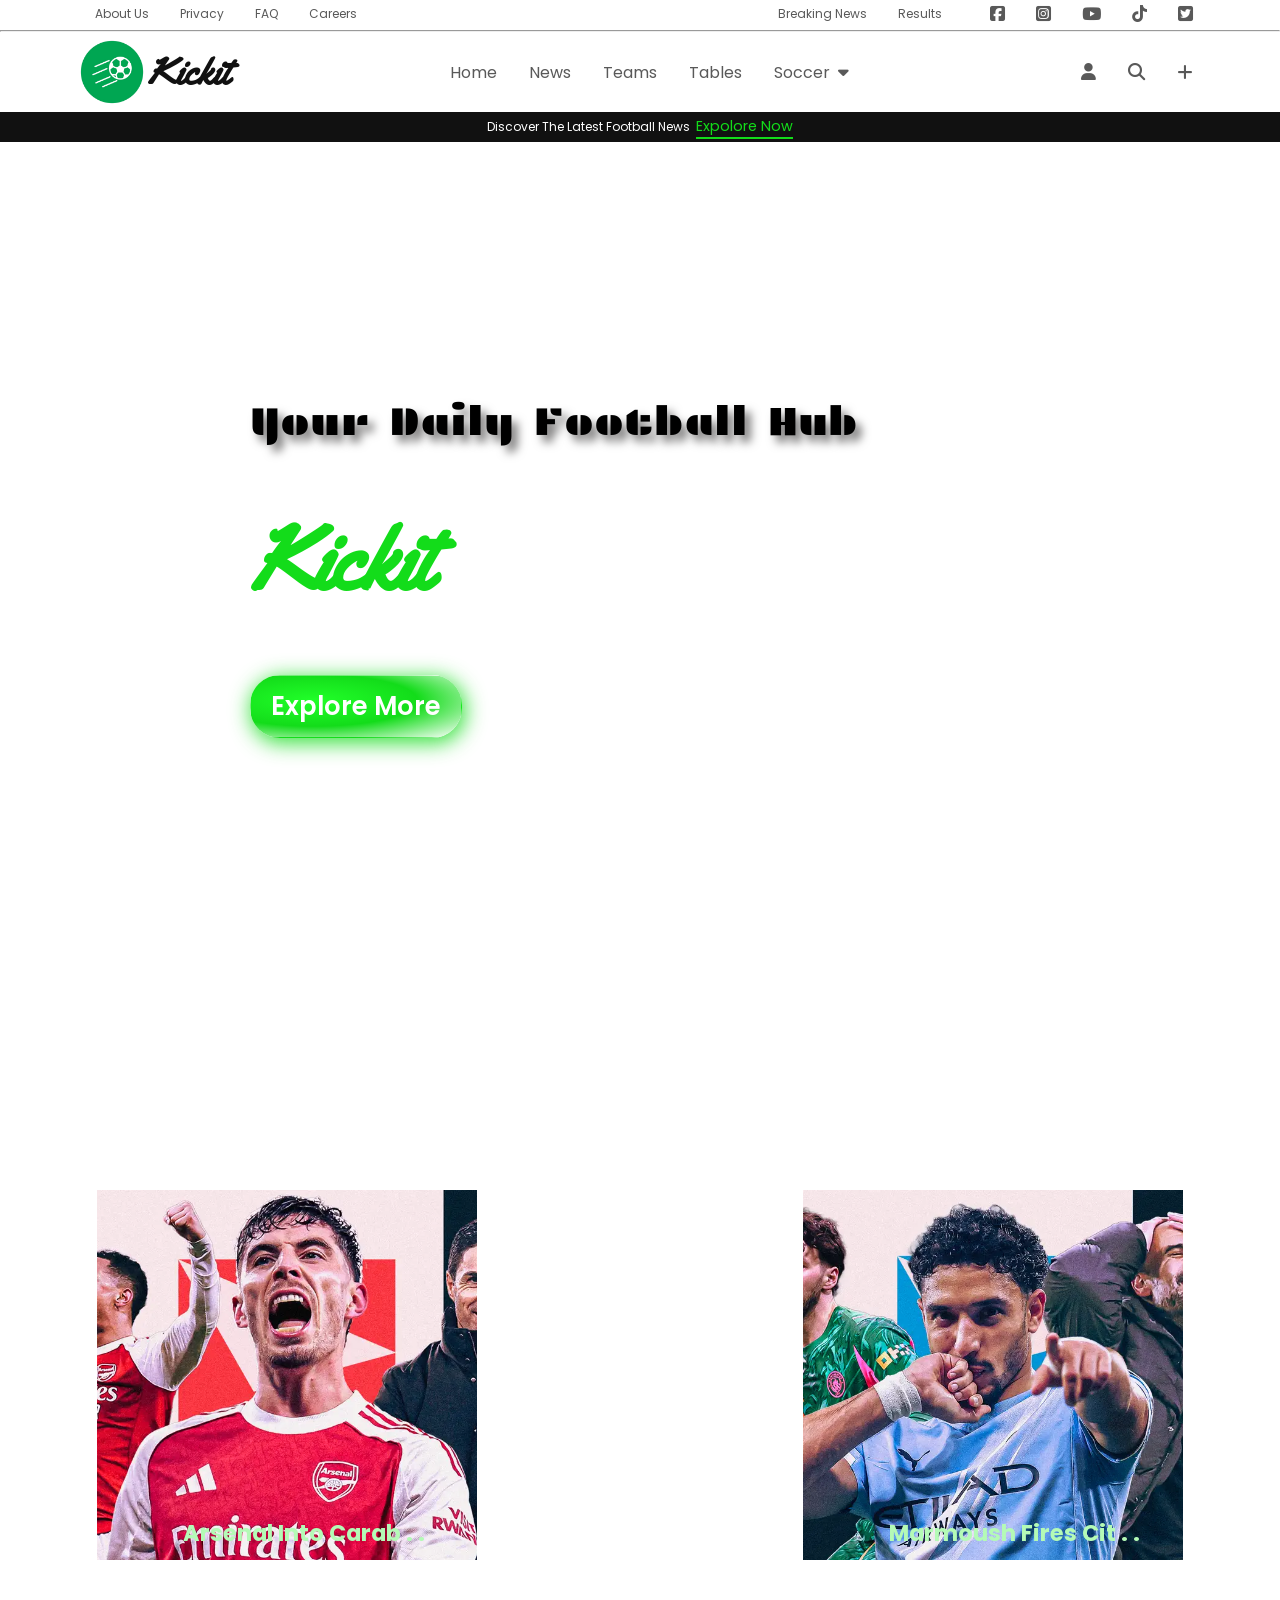
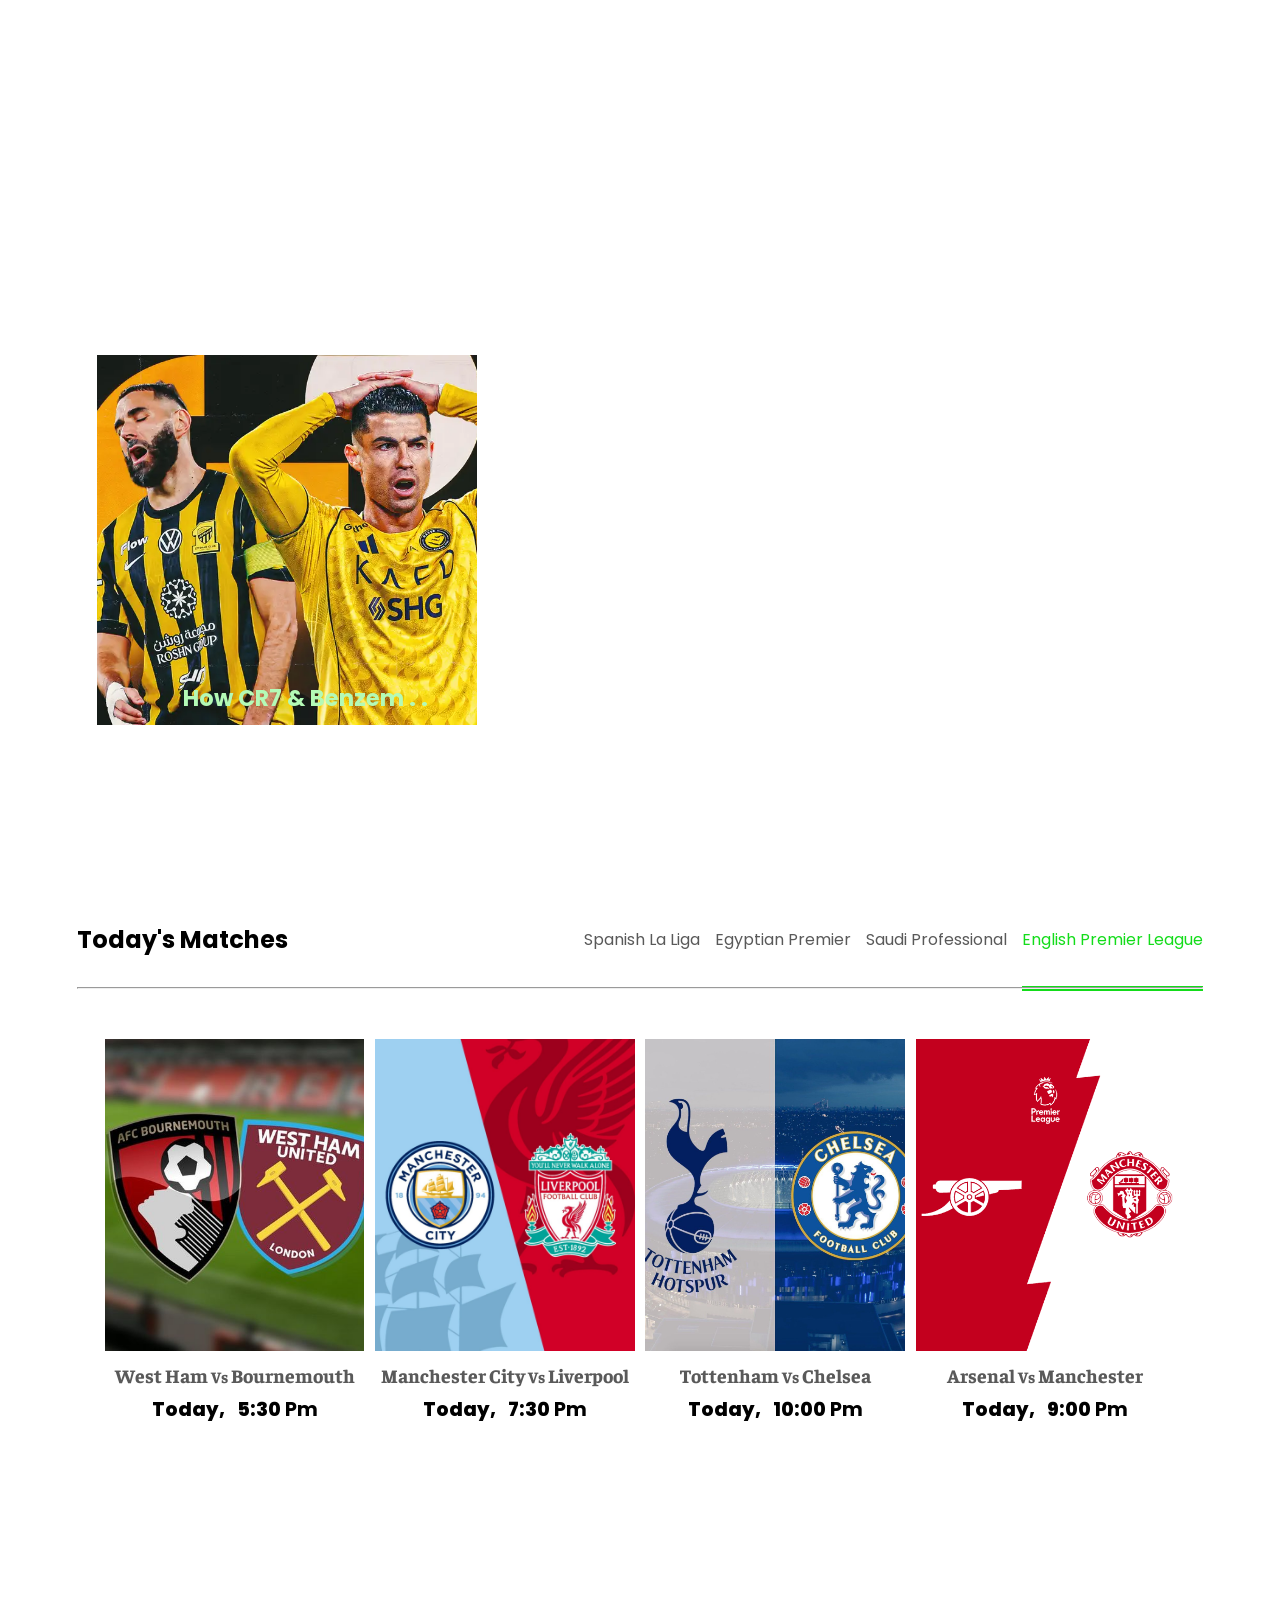
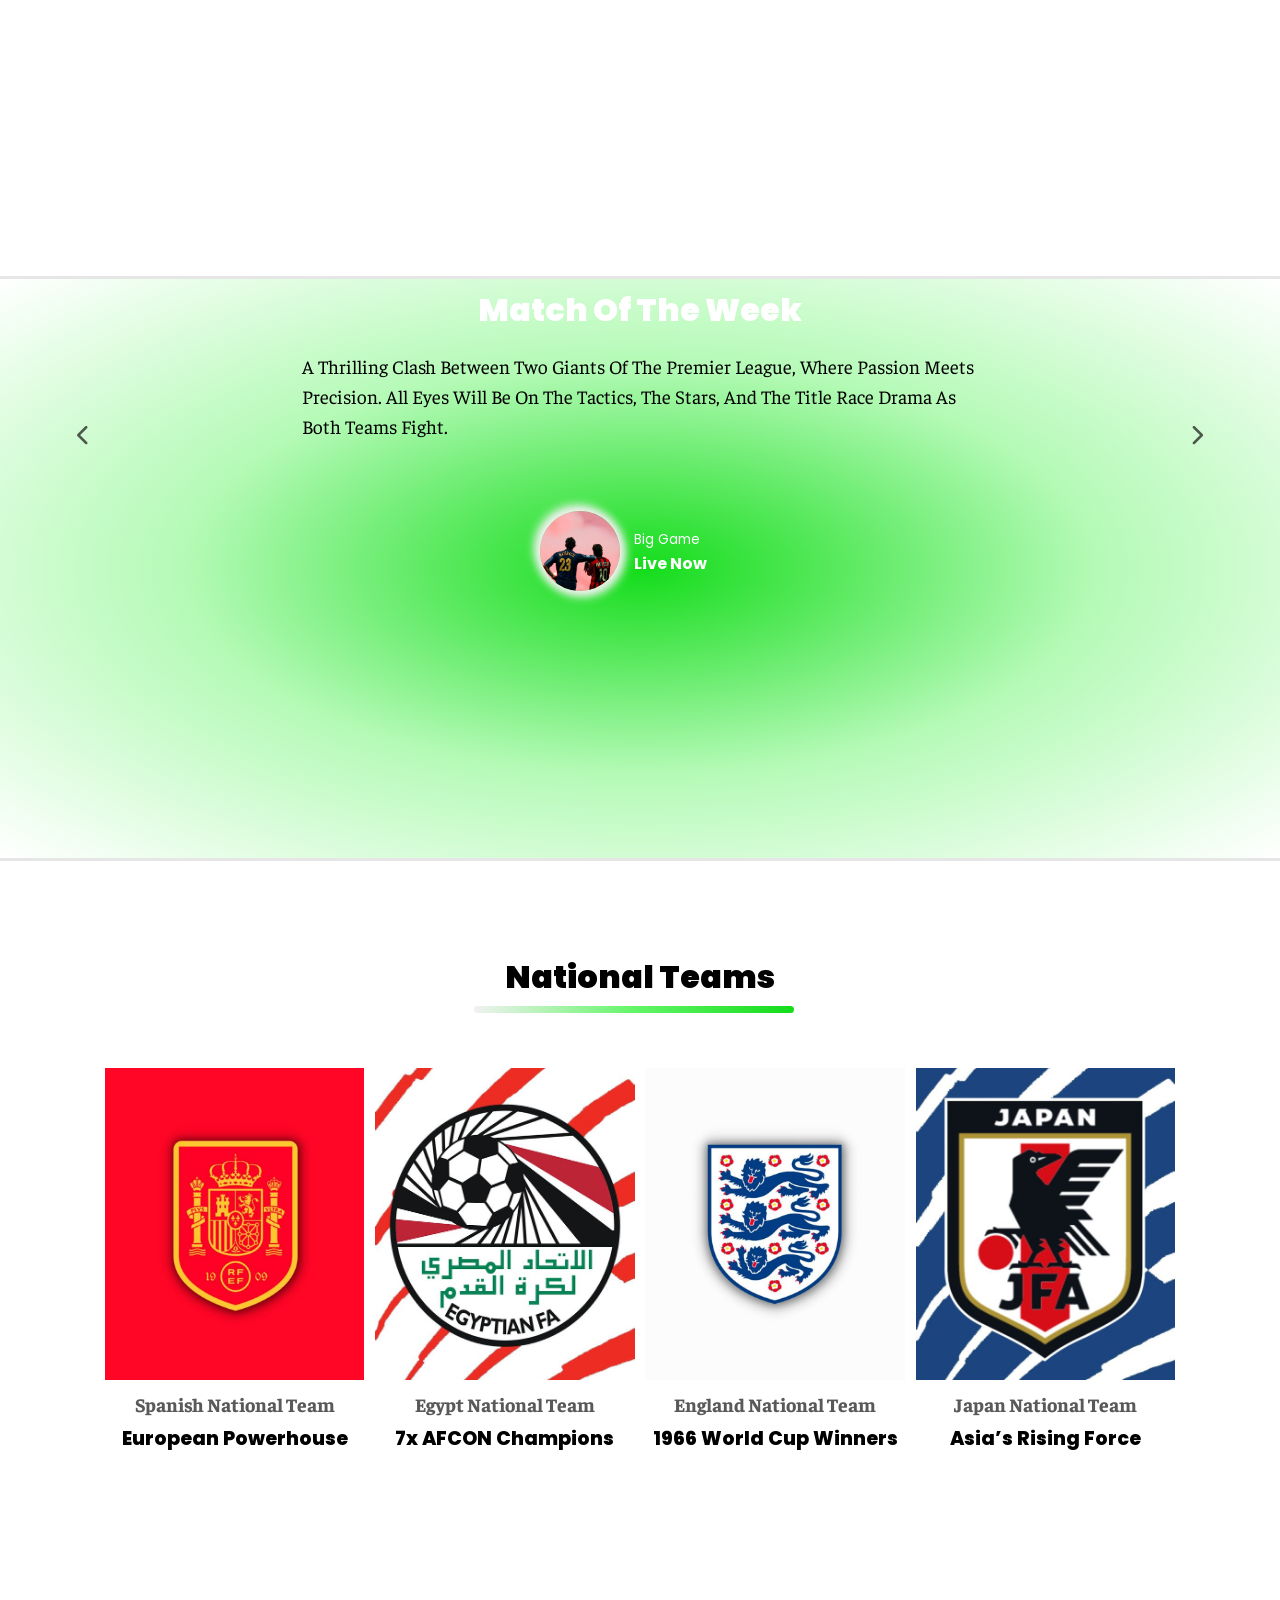
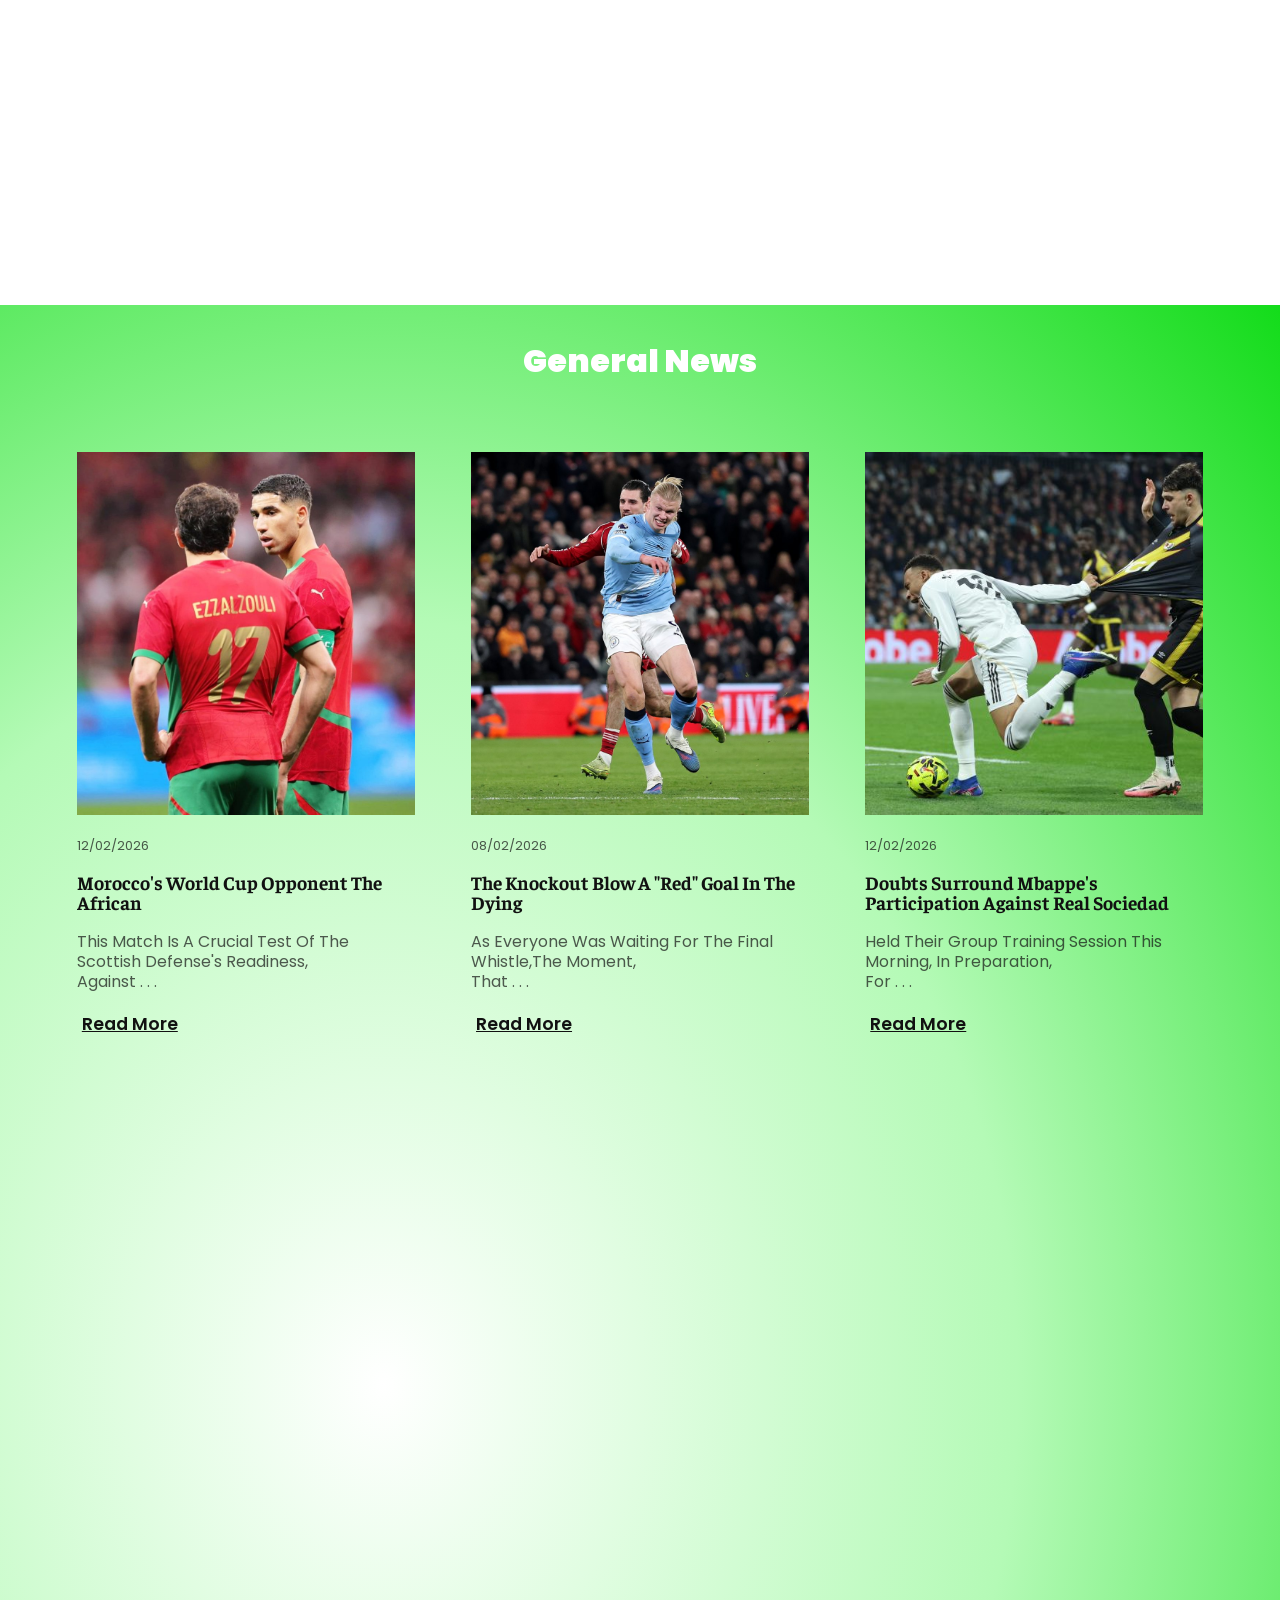
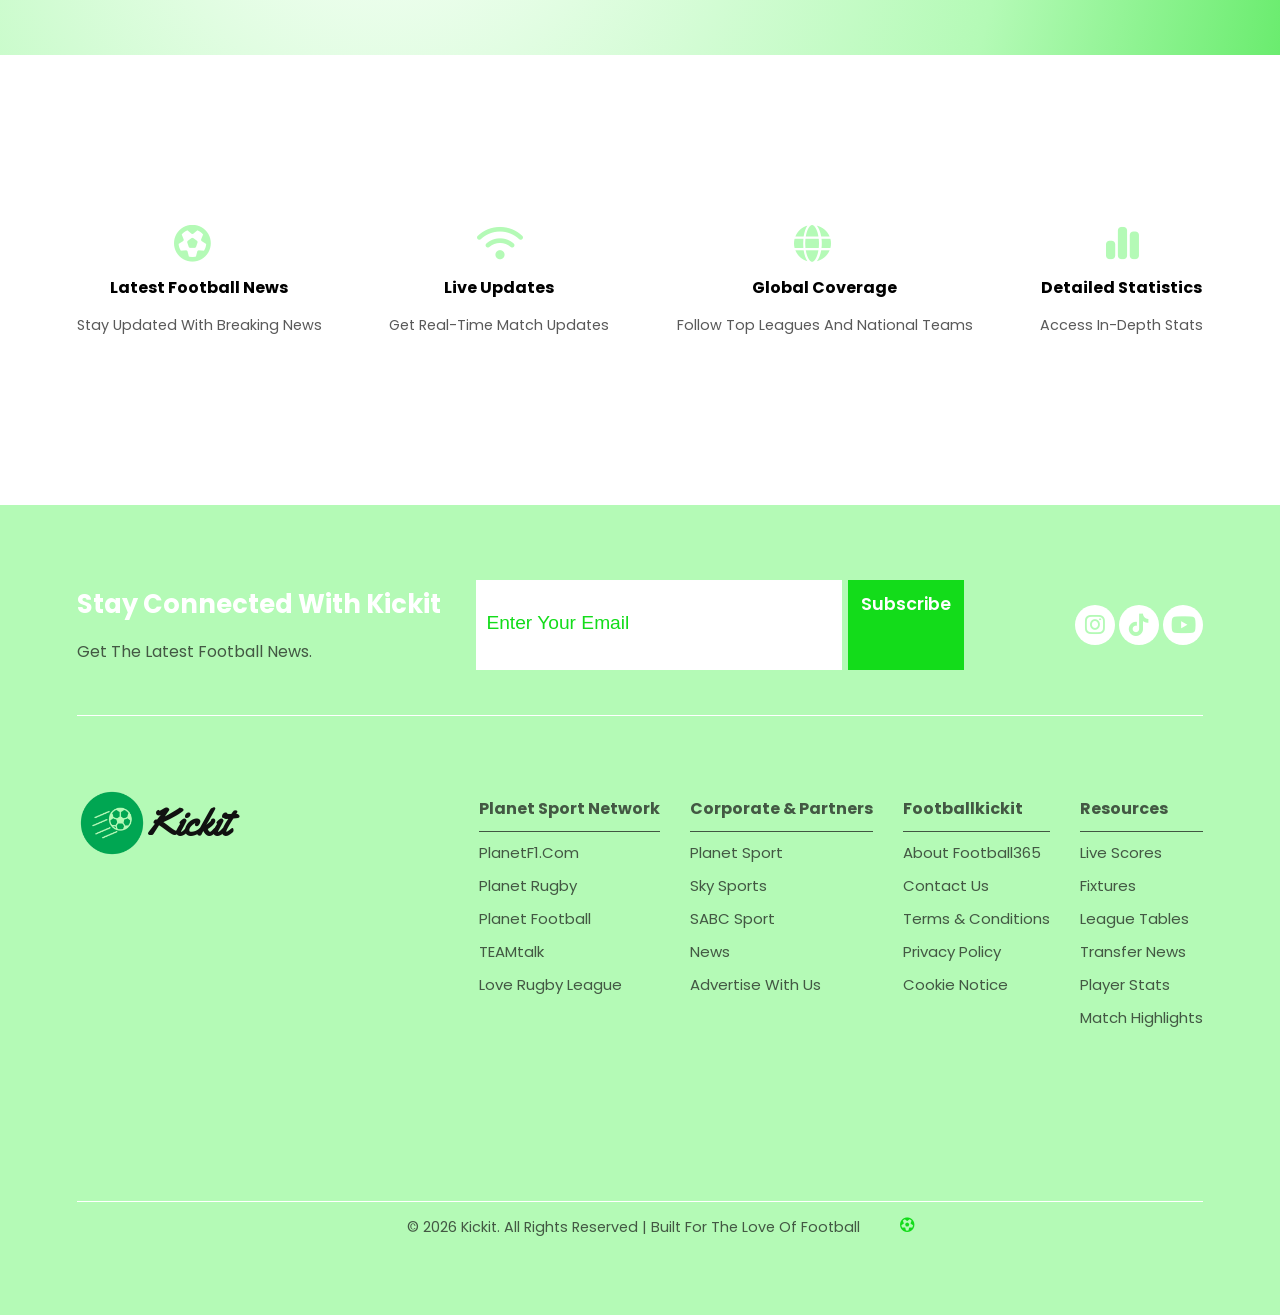
==== project two SEF/index.html @ 20c1c890 "create project" ====
<!DOCTYPE html>
<html lang="en">
<head>
    <meta charset="UTF-8">
    <meta name="viewport" content="width=device-width, initial-scale=1.0">
    <link rel="stylesheet" href="css/style.css">
    <link rel="stylesheet" href="css/all.css">
    <title>Kickit</title>
    <link rel="icon"  type="image/png" href="images/ball.png">
    <link href='https://unpkg.com/boxicons@2.1.4/css/boxicons.min.css' rel='stylesheet'>
    <link href='https://fonts.googleapis.com/css?family=Plaster' rel='stylesheet'>
    <link href='https://fonts.googleapis.com/css?family=Poppins' rel='stylesheet'>
    <link href='https://fonts.googleapis.com/css?family=Yellowtail' rel='stylesheet'>
    <link href='https://fonts.googleapis.com/css?family=Faustina' rel='stylesheet'>
</head>
<body>
    <!-- header section -->
<header>
    <div class="data-parent widt flex">
        <div class="data ">
            <a class="redcol" href="#">About Us</a>
            <a class="redcol" href="#">Privacy</a>
        <a class="redcol" href="#">FAQ</a>
        <a class="redcol" href="#">Careers</a>
        </div>
    <div class="data-container flex">
         <div class="data">
             <a class="redcol" href="#">breaking news</a>
             <a class="redcol" href="#">results</a>
            </div>
            <div class="data">
        <a class="redcol rotate redo" href="#"><i class="fa-brands fa-square-facebook"></i></a>
        <a class="redcol rotate redo" href="#"><i class="fa-brands fa-square-instagram"></i></a>
        <a class="redcol rotate redo" href="#"><i class="fa-brands fa-youtube"></i></a>
        <a class="redcol rotate redo" href="#"><i class="fa-brands fa-tiktok"></i></a>
        <a class="redcol rotate redo" href="#"><i class="fa-brands fa-square-twitter"></i></a>
    </div>
     </div> <!-- data-container -->
    </div> <!-- data-parent -->
    <hr>
    <div class="container-one container-data">
     <div class="container-data widt flex">
       <a href="#"><div class="logo flex"><img src="images/My Logo.png" width="70" height="70" alt="logo"><h3>Kickit</h3></div></a>
    <div class="options">
        <ul>
            <li><a class="redo option" href="#">home</a></li>
            <li><a class="redo option" href="#">news</a></li>
            <li><a class="redo option" href="#">teams</a></li>
            <li><a class="redo option" href="#">tables </a></li>
            <li class="menu"><a class="redo option" href="#">soccer &nbsp;<i class="fa-solid fa-caret-down"></i></a>
                <div class="drop-down">
            <ul >
               <li> <a class=" first" href="#">english footall</a></li>
               <li> <a class="nested-option redo" href="#">manshester city</a></li>
                <li><a class="nested-option redo" href="#">manshester united</a></li>
                <li><a class="nested-option redo" href="#">liverpoll</a></li>
               <li><a class=" nested-option redo" href="#">arsnel</a></li>
            </ul>
            <ul>
              <li><a class=" first" href="#">spanish footall</a></li>
                <li><a class="redo nested-option" href="#">real madrid</a></li>
                <li><a class="nested-option redo" href="#">barcelona</a></li>
                <li><a class="nested-option redo" href="#">Atlético de Madrid</a></li>
            </ul>
        </div>
        </li>
    </ul>
</div>
    <div class="icons">
        <a href="#" class="user redo"><i class="fa-solid fa-user"></i><span class="sign">sign</span></a>
        <a href="#" class="redo"><i class="fa-solid fa-magnifying-glass"></i></a>
        <a href="#" class="user redo"><i class="fa-solid fa-plus"></i></i><span class="sign">new</span></a>
    </div>
     </div>
    </div> <!-- container-one  -->
    <div class="line flex">
        <p class="head-line flex data-parent">Discover the latest football news &nbsp;<a href="#" class="space"> expolore now</a></p>
    </div>
    </header>
    <!--header-end-->
    <!--start-main-->
    <main >
        <div class="container-main">
        <video src="vidoes/WhatsApp Video 2026-01-31 at 3.04.14 PM.mp4" autoplay loop muted playsinline></video>
        <div class="over-lay flex">
        <div class="main-content ">
            <h2>Your daily football hub</h2>
            <h1>kickit</h1>
           <a href="#" class="btn redo">explore more</a>
        </div>
        </div>
        </div>
    </main>
     <!-- main end  -->
    <!-- start  section-one -->
<section>
    <div class="container-elements flex  widt">
        <div class="element">
            <img src="images/element1.png" class="image one">
            <div class="image-data">
                <h3>Arsenal into Carab . .</h3>
                <a href="#">read more</a>
            </div>
        </div>
        <div class="element">
            <img src="images/element2.png" class="image two">
            <div class="image-data">
                <h3>Marmoush fires Cit . .</h3>
                <a href="#">read more</a>
            </div>
        </div>
        <div class="element">
            <img src="images/element3.png" class="image three">
            <div class="image-data">
                <h3>How CR7 & Benzem . .</h3>
                <a href="#">read more</a>
            </div>
        </div>
    </div>
</section>
<!-- end  section-one -->
<!-- start  section-two -->
<section>
    <div class="section-two-head flex widt">
    <h2>Today's matches</h2>
    <ul class="flex">
        <li><a href="#" class="redo">Spanish La Liga</a></li>
        <li><a href="#" class="redo">Egyptian Premier</a></li>
        <li><a href="#" class="redo">Saudi Professional</a></li>
        <li><a href="#" class="redo hov">English Premier League</a></li>
    </ul>
    </div>
    <hr>
    <br><br>
    <div class="container-slides widt flex">
        <a href="#" class="scroll-slide "><i class="fa-solid fa-chevron-left"></i></a>
        <div class="container-slide">
     <div class="slide">
        <div class="image-slide img-one image">
            <img src="images/match1front.png" alt="" class="image">
            <div class="slide-icons">
             <a href="#"><i class="fa-solid fa-list-ul"></i></a>
             <a href="#"><i class="fa-solid fa-chart-pie"></i></a>
             <a href="#"><i class="fa-solid fa-stopwatch"></i></a>
            </div>
        </div>
        <p ><a href="#">West Ham <small>vs</small> bournemouth</a></p>
        <p >today, &nbsp; 5:30 <b>pm</b></p>
     </div>
            <!-- slide-one-one -->
     <div class="slide">
        <div class="image-slide img-two image">
            <img src="images/match2front.png" alt="" class="image">
            <div class="slide-icons">
             <a href="#"><i class="fa-solid fa-list-ul"></i></a>
             <a href="#"><i class="fa-solid fa-chart-pie"></i></a>
             <a href="#"><i class="fa-solid fa-stopwatch"></i></a>
            </div>
        </div>
        <p><a href="#">Manchester City <small>vs</small> Liverpool </a></p>
        <p>today, &nbsp; 7:30 <b>pm</b></p>
     </div>
            <!-- slide-two-end -->
     <div class="slide">
        <div class="image-slide img-three image">
            <img src="images/match3front.png" alt="" class="image">
            <div class="slide-icons">
             <a href="#"><i class="fa-solid fa-list-ul"></i></a>
             <a href="#"><i class="fa-solid fa-chart-pie"></i></a>
             <a href="#"><i class="fa-solid fa-stopwatch"></i></a>
            </div>
        </div>
        <p ><a href="#">Tottenham <small>vs</small> chelsea</a></p>
        <p >today, &nbsp; 10:00 <b>pm</b></p>
     </div>
            <!-- slide-three-end -->
     <div class="slide ">
        <div class="image-slide img-four image">
            <img src="images/match4front.png" alt="" class="image">
            <div class="slide-icons">
             <a href="#"><i class="fa-solid fa-list-ul"></i></a>
             <a href="#"><i class="fa-solid fa-chart-pie"></i></a>
             <a href="#"><i class="fa-solid fa-stopwatch"></i></a>
            </div>
        </div>
        <p><a href="#">Arsenal <small>vs</small> Manchester</a></p>
        <p>today, &nbsp; 9:00  <b>pm</b></p>
     </div>
            <!-- slide-four-end -->
        </div> 
        <a href="#" class="scroll-slide "><i class="fa-solid fa-chevron-right"></i></a>
    </div>
</section>
 <!-- end section two-->
 <!-- strart section three-->
<section >
    <div class="container-introduction">
        <div class="introduction widt flex">
        <a href="#" class="hov-black left"><i class="fa-solid fa-chevron-left"></i></a>
            <div class="introduction-details introduction">
                <h2 class="sub-title2">Match of the Week</h2>
<p>
A thrilling clash between two giants of the Premier League, where passion meets precision.
All eyes will be on the tactics, the stars, and the title race drama as both teams fight.
</p>
                <div class="circle-details flex">
                    <img src="images/iconic-circle.jpg"  width="80" height="80" alt="">
                    <div class="span-details">
                        <span class="blocking"><small>Big Game </small></span>
                        <span><b> Live Now </b></span>
                    </div>
                </div>
            </div>
            <a href="#" class="hov-black right"><i class="fa-solid fa-chevron-right"></i></a>
        </div>
    </div>
    <br><br><br><br>
</section>
<!-- end-fourth section -->
<!-- start-fiveth section -->
<section>
    <h2 class="sub-title">national teams</h2><br><br><br>
    <div class="container-slides widt flex">
        <a href="#" class="scroll-slide left"><i class="fa-solid fa-chevron-left"></i></a>
        <div class="container-slide">
     <div class="slide">
        <div class="image-slide image-slide-two img-one image">
            <img src="images/team1front.png" alt="" class="image">
            <div class="slide-icons">
             <a href="#"><i class="fa-solid fa-list-ul"></i></a>
             <a href="#"><i class="fa-solid fa-chart-pie"></i></a>
             <a href="#"><i class="fa-solid fa-stopwatch"></i></a>
            </div>
        </div>
        <p><a href="#">spanish national team</a></p>
        <p>European powerhouse </p>
     </div>
            <!-- slide-one-one -->
     <div class="slide">
        <div class="image-slide image-slide-two img-two image">
            <img src="images/team2front.png" alt="" class="image">
            <div class="slide-icons">
             <a href="#"><i class="fa-solid fa-list-ul"></i></a>
             <a href="#"><i class="fa-solid fa-chart-pie"></i></a>
             <a href="#"><i class="fa-solid fa-stopwatch"></i></a>
            </div>
        </div>
        <p><a href="#">egypt national team</a></p>
        <p>7x AFCON champions</p>
     </div>
            <!-- slide-two-end -->
     <div class="slide">
        <div class="image-slide image-slide-two img-three image">
            <img src="images/team3front.png" alt="" class="image">
            <div class="slide-icons">
             <a href="#"><i class="fa-solid fa-list-ul"></i></a>
             <a href="#"><i class="fa-solid fa-chart-pie"></i></a>
             <a href="#"><i class="fa-solid fa-stopwatch"></i></a>
            </div>
        </div>
        <p><a href="#">england national team</a></p>
        <p>1966 World Cup winners </p>
     </div>
            <!-- slide-three-end -->
     <div class="slide ">
        <div class="image-slide image-slide-two img-four image">
            <img src="images/team4front.png" alt="" class="image">
            <div class="slide-icons">
             <a href="#"><i class="fa-solid fa-list-ul"></i></a>
             <a href="#"><i class="fa-solid fa-chart-pie"></i></a>
             <a href="#"><i class="fa-solid fa-stopwatch"></i></a>
            </div>
        </div>
        <p><a href="#">Japan national team</a></p>
        <p>Asia’s rising force </p>
     </div>
            <!-- slide-four-end -->
        </div> 
        <a href="#" class="scroll-slide right"><i class="fa-solid fa-chevron-right"></i></a>
    </div>
</section>
<section>
    <div class="container-news">
    <h2 class="sub-title2">general news</h2><br><br><br>
    <div class="container-hov container-slide widt ">
      <div class="slide">
        <div class="image-hov image-slide">
            <img src="images/new1.png" alt="" class="image">
        </div>
        <div class="slide-content">
        <span>12/02/2026</span>
        <p><a class="redo" href="#"><b> Morocco's World Cup opponent the African</b></a></p>
        <p>This match is a crucial test of the Scottish defense's readiness, <br> against . . .</p>
        <a class="hov-link hov-black" href=""><u>read more</u></a>
      </div>
     </div>
      <div class="slide">
        <div class="image-hov image-slide">
            <img src="images/new2.png" alt="" class="image">
        </div>
        <div class="slide-content">
        <span>08/02/2026</span>
        <p><a class="redo" href="#"><b> The knockout blow a "red" goal in the dying</b></a></p>
        <p>As everyone was waiting for the final whistle,the moment,<br> that . . .</p>
        <a class="hov-link hov-black" href=""><u>read more</u></a>
    </div>
          </div>
      <div class="slide">
        <div class="image-hov image-slide">
            <img src="images/new3.png"  alt="" class="image">
        </div>
        <div class="slide-content">
        <span>12/02/2026</span>
        <p><a class="redo" href="#"><b> Doubts surround Mbappe's participation against Real Sociedad</b></a></p>
        <p> held their group training session this morning, in preparation,<br> for . . . </p>
        <a class="hov-link hov-black" href="#"><u>read more</u></a>
        </div>
     </div>
    </div>
    </div>
</section>
<!-- end section five-->
<!-- start section sex-->
 <section>
    <div class="up-down-container flex widt">
        <div class="up-down-slide">
          <div class="up-down-icons">
              <i class="fa-sharp-duotone fa-solid fa-futbol"></i>
              <i class="fa-sharp-duotone fa-solid fa-futbol"></i>
          </div>
          <h4>Latest Football News</h4>
          <p>Stay updated with breaking news</p>
        </div>
        <div class="up-down-slide">
        <div class="up-down-icons">
            <i class="fa-sharp fa-solid fa-wifi"></i>
            <i class="fa-sharp fa-solid fa-wifi"></i>
        </div>
        <h4>Live Updates</h4>
        <p>Get real-time match updates</p>
      </div>
      <div class="up-down-slide">
        <div class="up-down-icons">
            <i class="fa-sharp fa-solid fa-globe"></i>
            <i class="fa-sharp fa-solid fa-globe"></i>
        </div>
        <h4>Global Coverage</h4>
        <p>Follow top leagues and national teams</p>
      </div>
      <div class="up-down-slide">
        <div class="up-down-icons">
            <i class="fa-sharp fa-solid fa-chart-simple"></i>
            <i class="fa-sharp fa-solid fa-chart-simple"></i>
        </div>
        <h4>Detailed Statistics</h4>
        <p>Access in-depth stats</p>
      </div>
    </div>
 </section>
 <footer>
<div class="footer-container">
<div class="top-footer under-line flex widt">
    <div class="top-one">
        <h3>Stay Connected with Kickit</h3>
        <p>Get the latest football news.</p>
    </div>
    <div class="top-two ">
        <div class="footer-email"><input class="image" placeholder="Enter Your Email" type="email"></div>
        <a class="nested-option " href="#">Subscribe</a> 
    </div>
    <div class="top-three">
        <a class="nested-option " href="#"><i class="fa-brands fa-instagram"></i></a>
        <a class="nested-option " href="#"><i class="fa-brands fa-tiktok"></i></a>
        <a class="nested-option " href="#"><i class="fa-brands fa-youtube"></i></a>
    </div>
</div>
<div class="middle-footer under-line widt flex">
    <div class="footer-logo">
        <a href="#">
            <div class="logo flex"><img src="images/My Logo.png" width="70" height="70" alt="logo"><h3>Kickit</h3></div>
        </a>
    </div>
    <div class="footer-list flex">
        <ul>
            <li class="first"><b>Planet Sport Network</b></li>
            <li><a class="hov-black" href="#">PlanetF1.com</a></li>
            <li><a class="hov-black" href="#">Planet Rugby</a></li>
            <li><a class="hov-black" href="#">Planet Football</a></li>
            <li><a class="hov-black" href="#">TEAMtalk</a></li>
            <li><a class="hov-black" href="#">Love Rugby League</a></li>
        </ul>
        <ul>
            <li class="first"><b>Corporate & Partners</b></li>
            <li><a class="hov-black" href="#">Planet Sport</a></li>
            <li><a class="hov-black" href="#">Sky Sports</a></li>
            <li><a class="hov-black" href="#">SABC Sport</a></li>
            <li><a class="hov-black" href="#">news</a></li>
            <li><a class="hov-black" href="#">Advertise with us</a></li>
        </ul>
        <ul>
            <li class="first"><b>Footballkickit</b></li>
            <li><a class="hov-black" href="#">About Football365</a></li>
            <li><a class="hov-black" href="#">Contact Us</a></li>
            <li><a class="hov-black" href="#">Terms & Conditions</a></li>
            <li><a class="hov-black" href="#">Privacy Policy</a></li>
            <li><a class="hov-black" href="#">Cookie Notice</a></li>
        </ul>
        <ul>
            <li class="first"> <b>Resources</b></li>
            <li><a class="hov-black" href="#">Live Scores</a></li>
            <li><a class="hov-black" href="#">Fixtures</a></li>
            <li><a class="hov-black" href="#">League Tables</a></li>
            <li><a class="hov-black" href="#">Transfer News</a></li>
            <li><a class="hov-black" href="#">Player Stats</a></li>
            <li><a class="hov-black" href="#">Match Highlights</a></li>
        </ul>
    </div>
</div>
<div class="copy-footer widt">
    <p>&copy; 2026 Kickit. All rights reserved | Built for the love of football &nbsp;&nbsp; <i class="fa-duotone fa-regular fa-futbol"></i></p>
</div>
</div>
 </footer>
</body>
</html>
---- project two SEF/css/style.css ----
*{
    margin: 0;
    padding: 0;
    box-sizing: border-box;
    transition: .3s ease  all;
    position: relative;
}
body{
    height: fit-content;
    font-family: 'Poppins', 'Franklin Gothic Medium', 'Arial Narrow', Arial, sans-serif;
}
:root{
    --primary-background:#13dc1a;
    --secondary-background:#fff;
    --third-background: -webkit-radial-gradient(30% 40% , #21ff29 , #13dc1a , #ffffff);
    --fourth-background:#b4fab6;
    --text-color:#121212b3;
    --main-font:Plaster;
    --second-font:Yellowtail;
    --third-font:Poppins;
    --fourth-font:Faustina;
}
:-webkit-any(h1,h2,h3,h4,a,p,span){text-transform: capitalize;}
a
{   text-decoration: none;
    display: inline-block;
    color: var(--text-color);
}
i{
    line-height: 35px;
}
li{
    list-style:none;
    display: inline-block;
}
:lang(en)::selection{background-color: var(--fourth-background);}
body .widt,section hr{
    width: 88%;
    margin: auto;
}
.flex{
    display: flex;
    justify-content: space-between;
    align-items: center;
}
.redo:hover,.hov,.slide:hover .redo,.up-down-icons i:first-of-type,.top-three a:hover,.scroll-slide:hover,.middle-footer ul a:hover,.copy-footer i{color: var(--primary-background);}
.data-parent{
    height: 30px;
    font-size: 12px;
}
.data-container{gap: 20px;height: 100%;}
.data{height: 21px;}
.data > a,.option,.icons a{
    margin-left: 8px;
    height: 100%;
    padding: 0 10px;}
.redo i{font-size: 17px;}
.redcol::after,.redcol::before,.sub-title::after{
    content: '';
    position: absolute;
    width: 2px;
    background-color: var(--primary-background);
    height: 0;
    transition: 1s;
}
.redcol::after{
    top:0%;
    left: 0%;
    }
.redcol::before{
    bottom:0;
    right: 0%;
    }
.redcol:hover:after,.redcol:hover::before{height: 100%;}
 .data .rotate:hover i{
    transform: rotateY(180deg);
    transition: .2s;
}
 .container-one{width: 100%;}
.container-data{height: 80px;}
.logo{
    font: 2rem var(--second-font);
    color: #111;
    }
.option{padding: 10px;}
.options .menu {position: relative;}
.option::after,.option::before{
    content: "";
    position: absolute;
    top: 0;
    left: 0;
    border: 0 solid var(--primary-background);
    opacity: 0;
    visibility: hidden;
    transition: .7s;
}
.option::after{
    height: 97%;
    width: 95%;
    border-width: 2px 0 ;
    transform-origin: left;
    transform:scale(0,1);
}
.option::before{
    width: 97%;
    height: 95%;
    border-width: 0  2px  ;
    transform-origin: top;
    transform:scale( 1,0)
}
.option:hover:before,.option:hover:after,.user:hover .sign{
    visibility: visible;
    opacity: 1;
    transform: scale(1);
}
.drop-down{
    height: 200px;
    width: 350px;
    visibility: hidden;
    opacity: 0;
    position: absolute;
    left: 35%;
    top:110%;
    transition:1s;
    border-radius: 10px;
    background-color: #b4fab6;
    transform: scale(.4);
    padding-left: 20px;
    z-index: 3;
}
.drop-down {display: flex; gap: 25px;}
:-webkit-any(.drop-down,.middle-footer)  ul li {display: block; margin: 8px 0; }
 .nested-option{color: var(--secondary-background);}
.nested-option:hover{transform: scale(1.1);}
.first{
    margin: 10px 0;
    border-bottom: 1px dashed #111;
    padding-bottom: 10px;
}
.sign,.scroll-slide,.image-slide-two::after{
    visibility: hidden;
    opacity: 0;
    }
.options .menu:hover >.drop-down ,.drop-down:hover,.container-slides:hover .scroll-slide,.slide:hover .image-slide-two::after
{
    visibility: visible;
    opacity: 1;
    transform: scale(1);
}
    .sign{
        position: absolute;
        width: 35px;
        top: -130%;
        transform: translateY(0);
        color: #fff;
        text-align: center;
        padding-top: 6px;
        left: 0;
        font: normal 700 .7rem var(--third-font);
        background-color: var(--primary-background);
        height: 30px;
        border-radius: 50%;
    }
    .user:hover .sign{transform: translateY(-5px);}
    .head-line{
        background-color: #111;
        width: 100%;
        justify-content: center;
        color: var(--secondary-background);
        }
    :-webkit-any(.head-line,.image-data) a{
        color: var(--primary-background);
        font-size: .9rem;
        border-bottom: 2px solid var(--primary-background);
    }
    :-webkit-any(.head-line,.image-data) a:hover{letter-spacing: 2px;}
    /* header end */
.container-main,section,.container-introduction,.up-down-container .up-down-icons{
    width: 100%;
    overflow: hidden;
    position: relative;
}
.container-main{ 
    min-height:calc(110vh - 140px);
 }
video{z-index: 1;}
video,.over-lay{ 
  position: absolute;
  top: 0%;
  left: 0%;
  min-width: 100%;
  min-height: 100%;
}
.over-lay{ 
    background-color: rgba(255, 255, 255, 0.881);
    z-index: 2;
    padding-left: 250px;
    }
.main-content h2{
    font: 2.5rem var(--main-font);
    text-shadow: 6px 7px 10px  #7b7a7a ;
}
.main-content h1{
    font: normal 800 5.5rem/2.6 var(--second-font);
    color:var(--primary-background);
}
.btn{
    padding:  15px 20px;
    border-radius: 30px;
    font: normal 600 1.6em/1.2 var(--third-font) ;
    color:#fff ;
    border: 1px solid transparent;
    background: var(--third-background);
    box-shadow: 2px 4px 20px 2px #13dc1acd
}
.btn:hover{
    background:transparent;
    border: 1px solid var(--primary-background);
     box-shadow: 2px 4px 20px 1px #13dc1a9e
}
/* main end*/
.container-elements{
    min-height: 170vh;
    flex-flow: row wrap;
    padding: 0  20px;
}
.element,.slide,.container-slides,.image-slide{overflow: hidden;}
.element{
    width: 380px ;
    height: 370px ;
}
 .image{
    height: 100%;
    width: 100%;
    object-fit: cover;
    cursor: pointer;
}
.image-data,.slide-icons{
    position: absolute;
    width: 70%;
    height: 20%;
    bottom: 0;
    transform: translate(-50%,40%);
    left: 55%;
    padding-left: 10px;
}
.image,.image-data{transition: 1s;}
.element:hover .image-data{transform: translate(-50%,-50%);}
.element:hover .image{transform: scale(1.1);}
.image-data h3{
    color: var(--fourth-background);
    font-size: 1.4rem;
    }
.image-data a{
    margin:20px 0 0 50px;
    font-weight: 600;
    border-bottom: 3px solid;
    }
.section-two-head ul,.section-two-head h2{
    gap:15px;
    margin-bottom: 30px;
    }
.section-two-head ul li:nth-child(4)::after{
    position: absolute;
    content: "";
    height: 5px;
    width: 100%;
    background-color: var(--primary-background);
    top: 235%;
    left: 0;
}
.container-slides{height: 93vh;}
.container-slide{
    height: 100%;
    width: 95%;
    display: grid;
    grid-template-columns: repeat(4,minmax(10%,25%));
    gap: 0 1%;
    grid-template-rows: minmax(400px,480px);
}
.slide{
    opacity: 0;
    transform: translateY(30px);
    animation: fadeUp 0.6s ease forwards;
}
.slide:nth-child(1){ animation-delay: 0.2s; }
.slide:nth-child(2){ animation-delay: 0.4s; }
.slide:nth-child(3){ animation-delay: 0.6s; }
.slide:nth-child(4){ animation-delay: 0.8s; }

.scroll-slide{
    font:normal 500 1.6rem/1 var(--main-font);
    justify-self: start;
    height: 45%;
}
.image-slide{
    height: 65%;
    perspective: 1000px;
    perspective-origin:bottom ;
} 
.img-one::after{background: url(../images/match1back.png) center/cover;}
.img-two::after{background: url(../images/match2back.png) center/cover;}
.img-three::after{background: url(../images/match3back.png) top/cover;}
.img-four::after{background: url(../images/match4back.png) top/cover no-repeat;}
.image-slide::after{
    content: "";
    width: 100%;
    height: 100%;
    position: absolute;
    top: 0;
    left: 0;
    z-index: 2;
    transform-style: preserve-3d;
    backface-visibility: hidden;
    transform: rotateY(180deg);
    transition: transform 1s;
    transform-origin: bottom ;
}
.slide:hover >.image-slide::after,.image-slide-two::after
{transform: rotateY(0);}
.slide-icons{
    width: 65%;
    transform: translate(-62%,30%);
    visibility: hidden; 
    height: 12%;
    z-index: 20;
    opacity: 0;
    transition: 1.2s;
}
.slide-icons a{
    font: normal 700 1.4rem/1 var(--main-font);
    padding: 5px 10px;
    background-color: #ffffff;
}
.slide:hover .slide-icons,.slide-icons:hover .slide-icons a{
    visibility: visible;
    opacity: 1;
    transform: translate(-62%,-100%);
}
.slide-icons a:hover{
    opacity: 1;
    background: var(--primary-background);
    color: #fff;
    }
.slide p,.introduction-details h2{
    margin: 15px 0;
    font: normal 800 1.2rem/1 var(--fourth-font);
    text-align: center;
}
.slide p:nth-child(3){font-family: var(--third-font);}
.slide:hover > p:first-of-type a{color: #0ad106;}
.container-introduction{
    min-height: 65vh;
    border-bottom: 3px solid #e7e6e7;
    border-top: 3px solid #e7e6e6;
    background:radial-gradient(#13dc1a,#b4fab6,#fff);
}
.introduction{height: 100%;}
.hov-black{font-size: 21px;}
.hov-black:hover{
    color: #050505e0;
    transform: scale(1.1);
    }
.introduction-details{width: 60%;}
.introduction-details p{
    margin: 25px 0;
    font:normal 400 1.2rem var(--fourth-font);
    line-height: 30px;
}
.circle-details{
    height: 60%;
    width: 300px;
    margin: 70px  auto 0;
}
.circle-details img{
    border-radius: 50%;
    margin-left: 50px;
    object-fit: cover;
    box-shadow: 3px 3px 10px 3px #f1f1f1,-3px -3px 10px 3px #f1f1f1;
}
.span-details{width: 52%; color:#fff;padding-right:60px ;}
.sub-title,.sub-title2,.introduction h2{
    text-align: center;
    font: normal 900 2rem/1 var(--third-font);
    }
.sub-title::after{
    top: 140%;
    left: 37%;
    height: 7px;
    width: 25%;
    border-radius: 6px;
    background: linear-gradient(to right , #f1f1f1,#63f568,#13dc1a);
}
.image-slide-two::after{
    transform: translateX(400px);
    transition: 1.5s;
}
.image-slide-two.img-one::after{background: url(../images/team1back.png) center/cover;}
.image-slide-two.img-two::after{background: url(../images/team2back.png) center/cover;}
.image-slide-two.img-three::after{background: url(../images/team3back.png) center/cover;}
.image-slide-two.img-four::after{background: url(../images/team4back.png) center/cover no-repeat;}
.container-news{
    height: 150vh;
    width: 100%;
    background:-webkit-radial-gradient(30% 80%, #fff,#b4fab6,#13dc1a);
    padding-top: 40px;
}
.container-news .sub-title2,.introduction h2{color: #fff;}
.container-hov{
    grid-template-columns: repeat(3,minmax(200px,350px));
    gap: 0 5%;
    grid-template-rows: minmax(550px,660px);
}
.slide-content{
    height: 40%;
    margin-top: 5%;
}
.image-hov{height: 55%;}
.image-hov:hover{transform: scale(1.08);}
.slide-content p a{color: #111;}
.slide-content p:nth-of-type(2),.slide span{
    color: var(--text-color);
    margin: 20px 0;
    font:normal 400 .8rem/2 var(--third-font) ;
}
.slide-content p,.slide span{text-align: left;}
.slide-content p:nth-of-type(2){
    font-size: 1rem;
    line-height: 20px;
}
.slide-content .hov-black{
    margin-left: 5px;
    color: #111;
    font: normal 600 1.1rem/1 var(--third-font);
    }
    .up-down-container{
        min-height:50vh;
        text-align: center;
    }
.up-down-container .up-down-icons{
    height:50px ;
    padding-right: 22%;
 }
.up-down-slide .up-down-icons i{ font-size: 2.3rem;}
.up-down-icons i:first-of-type{transform: translateX(-150px);}
.up-down-slide:hover .up-down-icons i:first-of-type{transform: translateX(45px)}
.up-down-icons i:last-of-type,.top-three a{color: var(--fourth-background);}
.up-down-slide:hover .up-down-icons i:last-of-type{transform: translateX(200px);}
.up-down-slide p{
    font-size: .9rem;
    margin-top: 15px;
    color: var(--text-color);
    }
.under-line{border-bottom: 1px solid #fff;}
.footer-container{
    height: 90vh;
    background-color: var(--fourth-background) ;
    color: var(--text-color);
    }
.top-footer{
    height: 26%;
    padding-top: 30px;
    }
.top-one h3 {
    color: #fff;
    font-size: 1.6rem;
    margin-bottom: 15px;}
.top-two{
    width: 50%;
    height: 50%;
    display: flex;
    gap: 6px; }
.footer-email{
    height: 100%;
    width: 65%;
}
.footer-email input{
    outline: none;
    border: none;
    padding-left: 10px;
}
.top-two a{
    padding: .7rem .8rem ;
    background-color: var(--primary-background);
    color: #fff;
    }
.footer-email input::placeholder{
    color: var(--primary-background);
    font-size: 1.2rem;
}
.top-two a{
    font: normal 600 1.1rem var(--third-font);
}
.top-three a{
    font-size: 1.4rem;
    width: 40px;
    height: 40px;
    text-align: center;
    border-radius: 50%;
    background-color: #fff;
}
.top-three a:hover{transform: translateY(-5px);}
.top-three a i{line-height: 40px;}
.middle-footer{height: 60%;}
.middle-footer .footer-logo{
    justify-self: end ;
    height: 70%;
}
.middle-footer .footer-list{
    height: 70%;
    gap: 0 30px;
}
.middle-footer ul {height: 100%;}
.middle-footer .footer-list ul .first{border-bottom: 1px solid var(--text-color);}
.middle-footer ul a {font-size: 15px;}
.middle-footer ul a:hover { text-decoration: underline;}
.copy-footer{
    text-align: center;
    padding-top: px;
}
.copy-footer p{
    height: 50px;
    padding-top: 15px;
    font-size: .9rem;
}
.copy-footer i{
    animation: ball 3s ease 0s infinite;
    width: 40px;
    position: absolute;
    top: 33%;
    right: 24.5%;
    transform: translateX(0);
 }
 @keyframes fadeUp{
    to{
        opacity: 1;
        transform: translateY(0);
    }
}
 @keyframes ball{
    0%{-webkit-transform: scale(.5) rotate(0);}
    50%{-webkit-transform:  scale(2) rotate(360deg) translateX(2px) ; }
     100%{-webkit-transform: scale(.5) rotate(0);}
 }
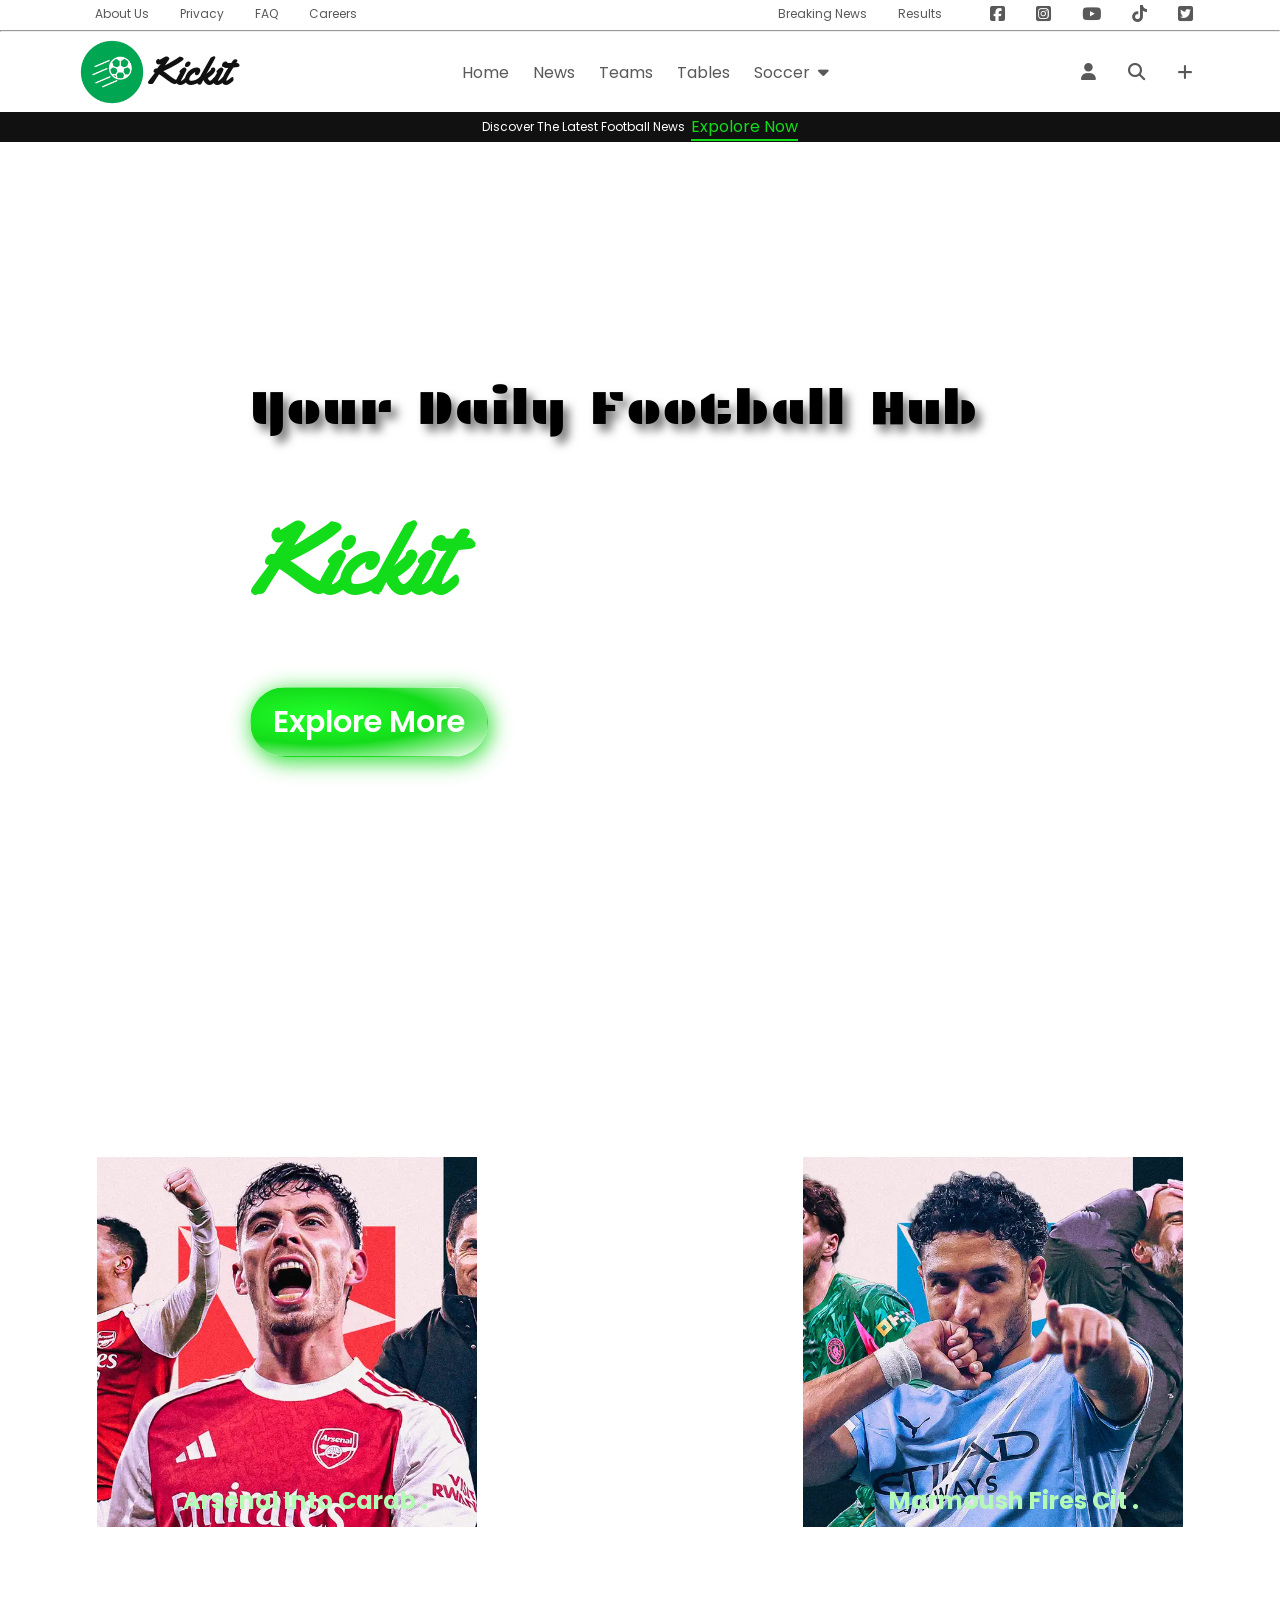
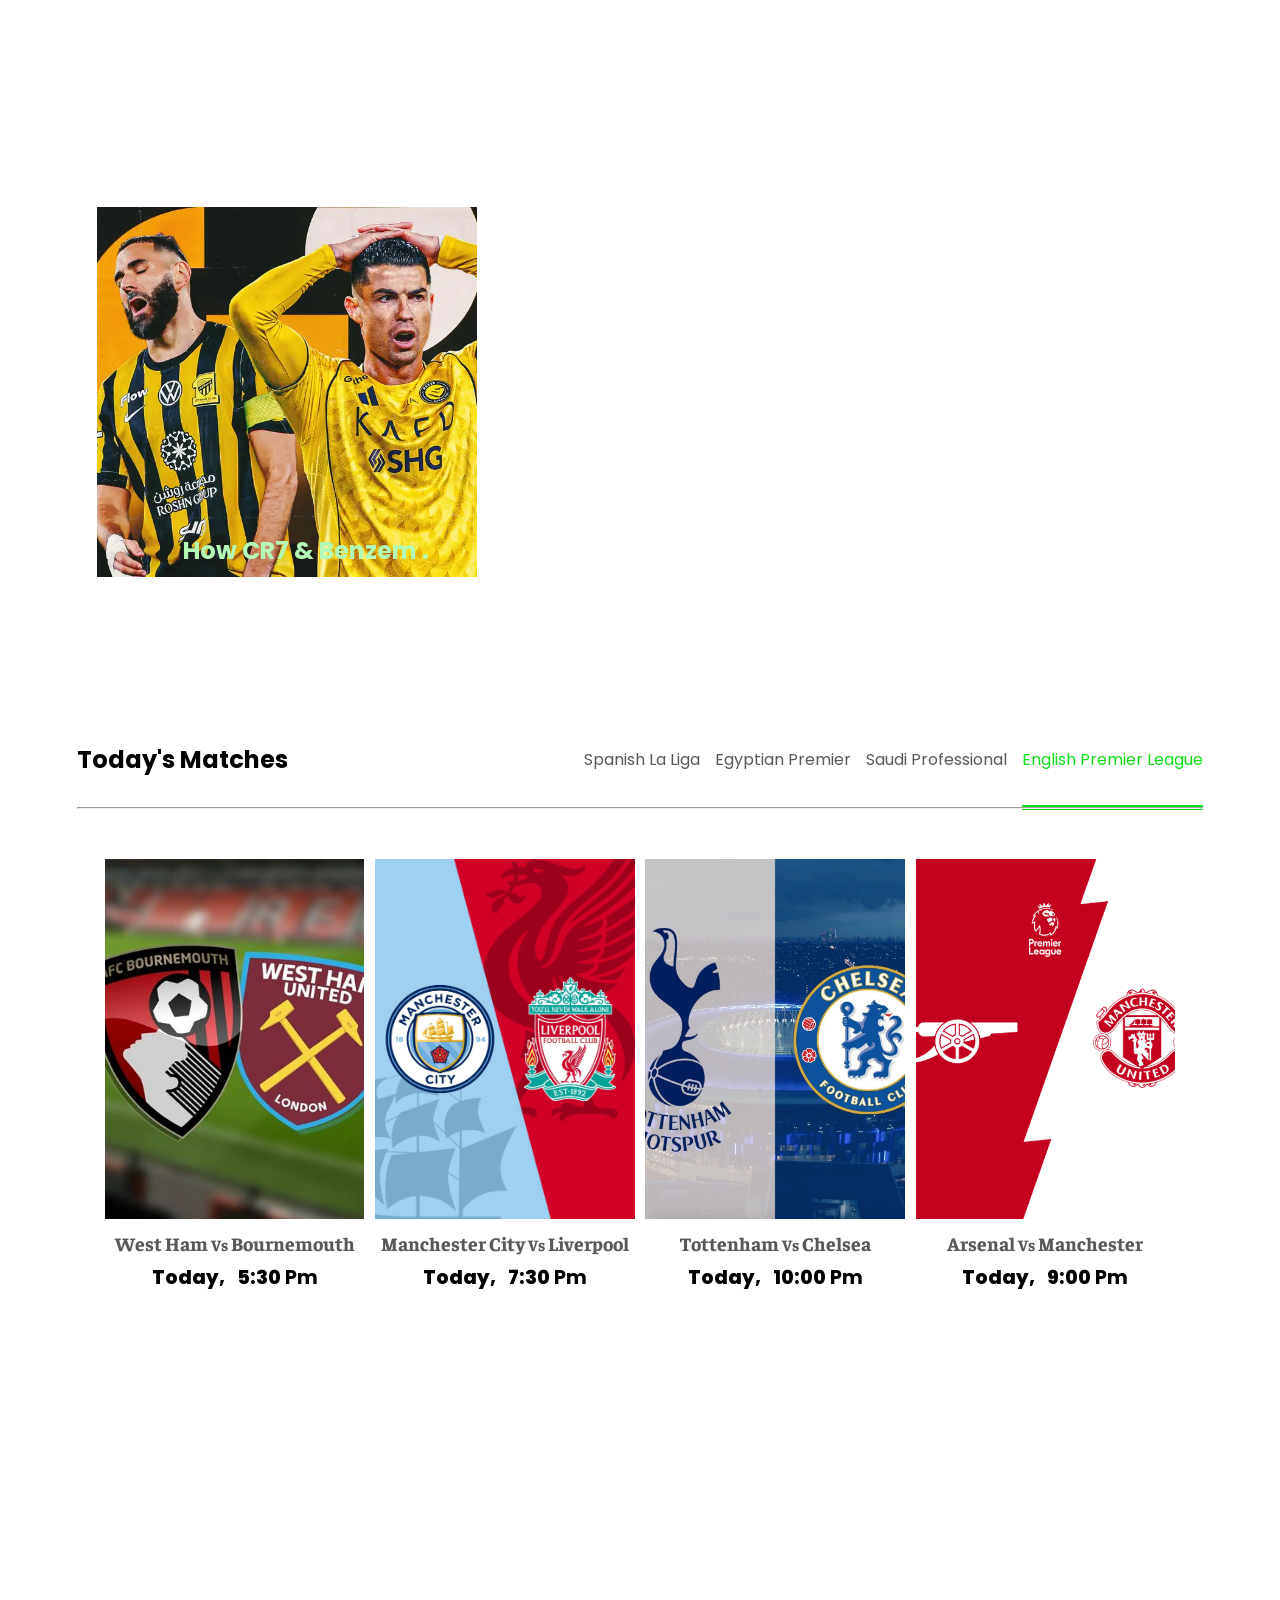
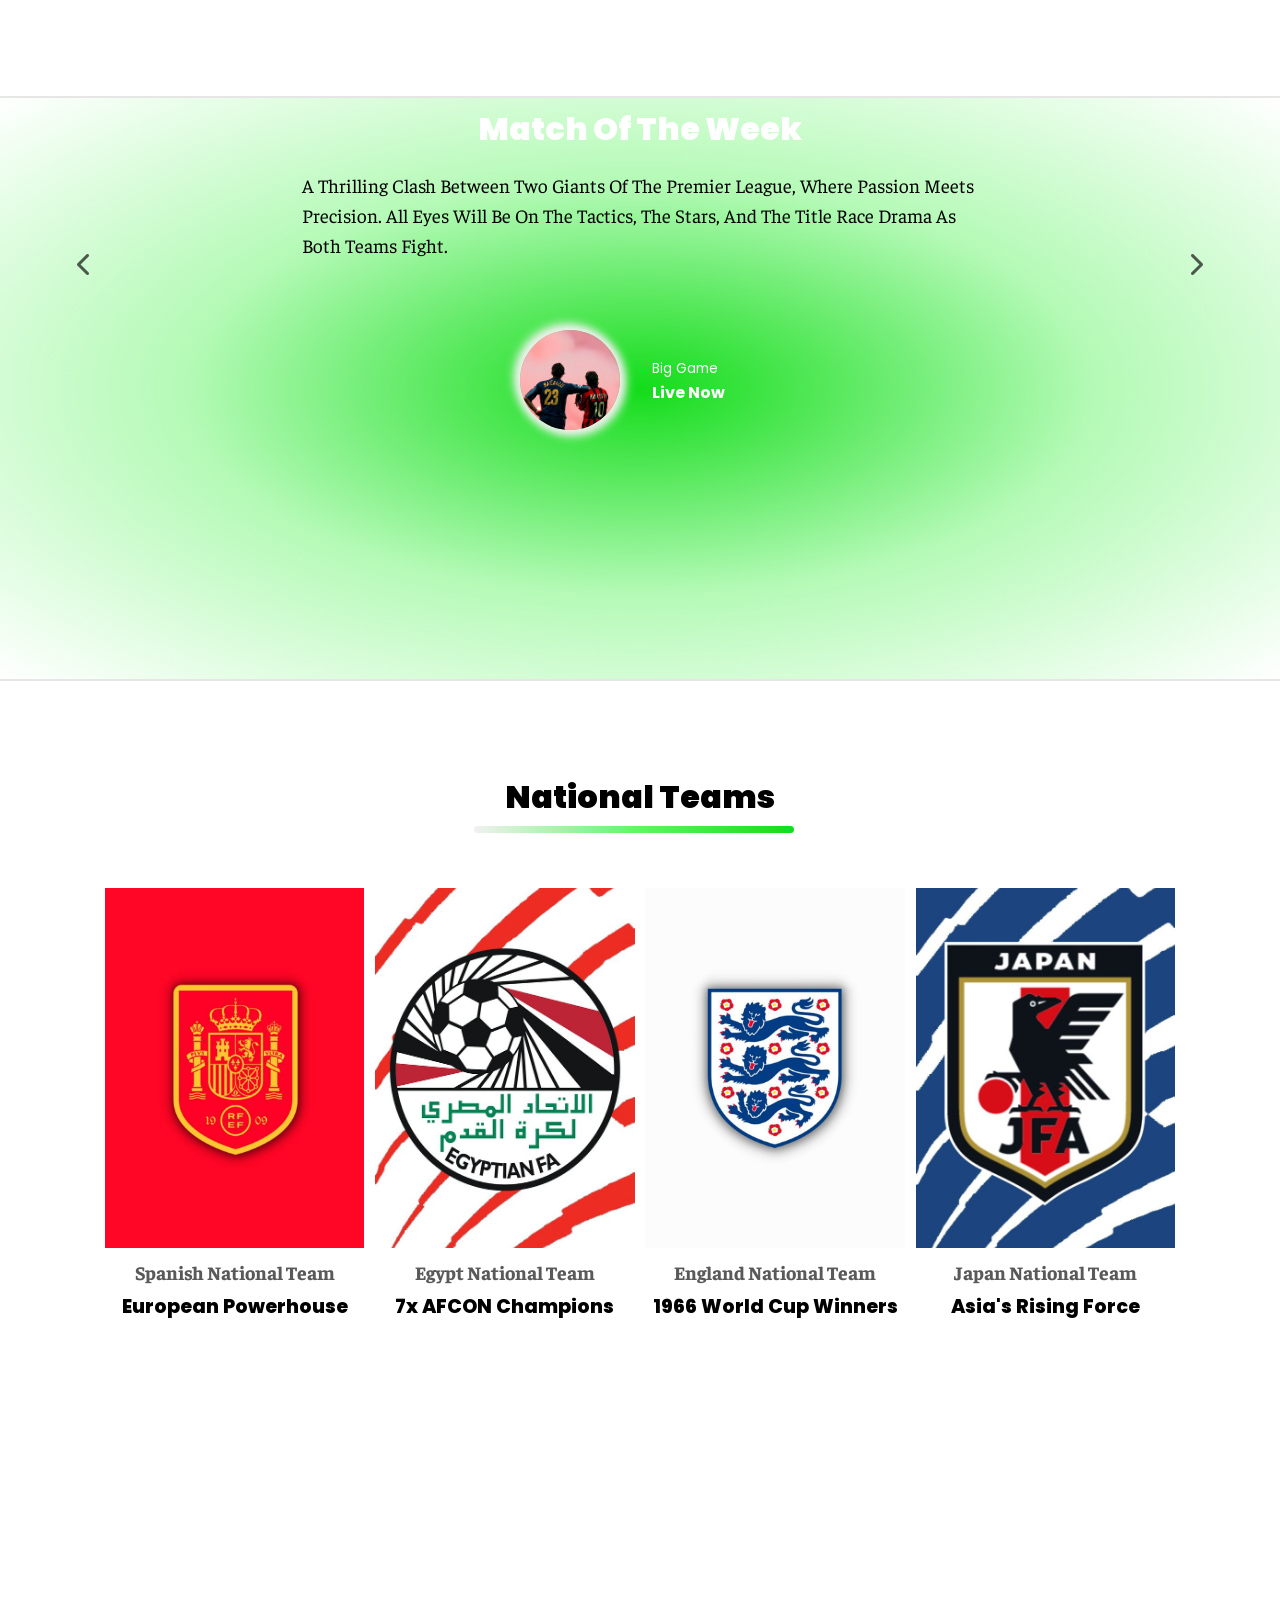
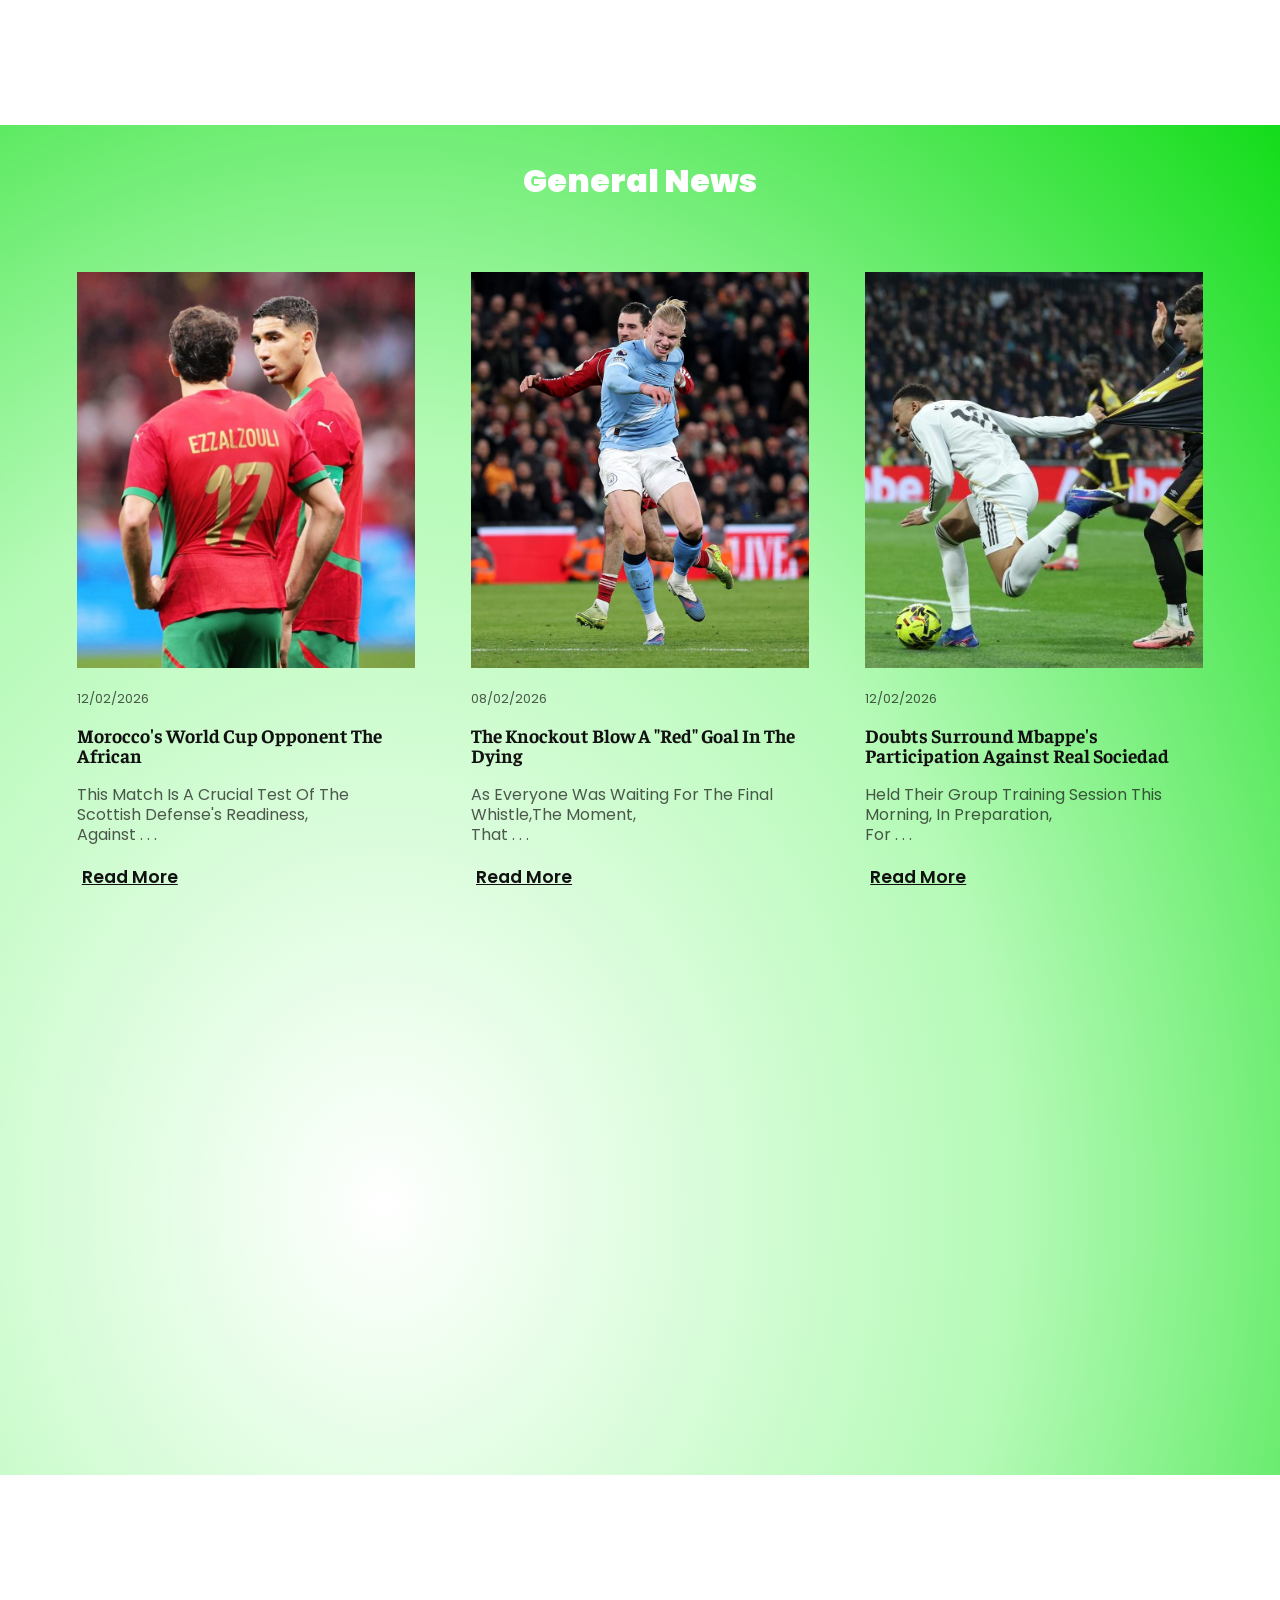
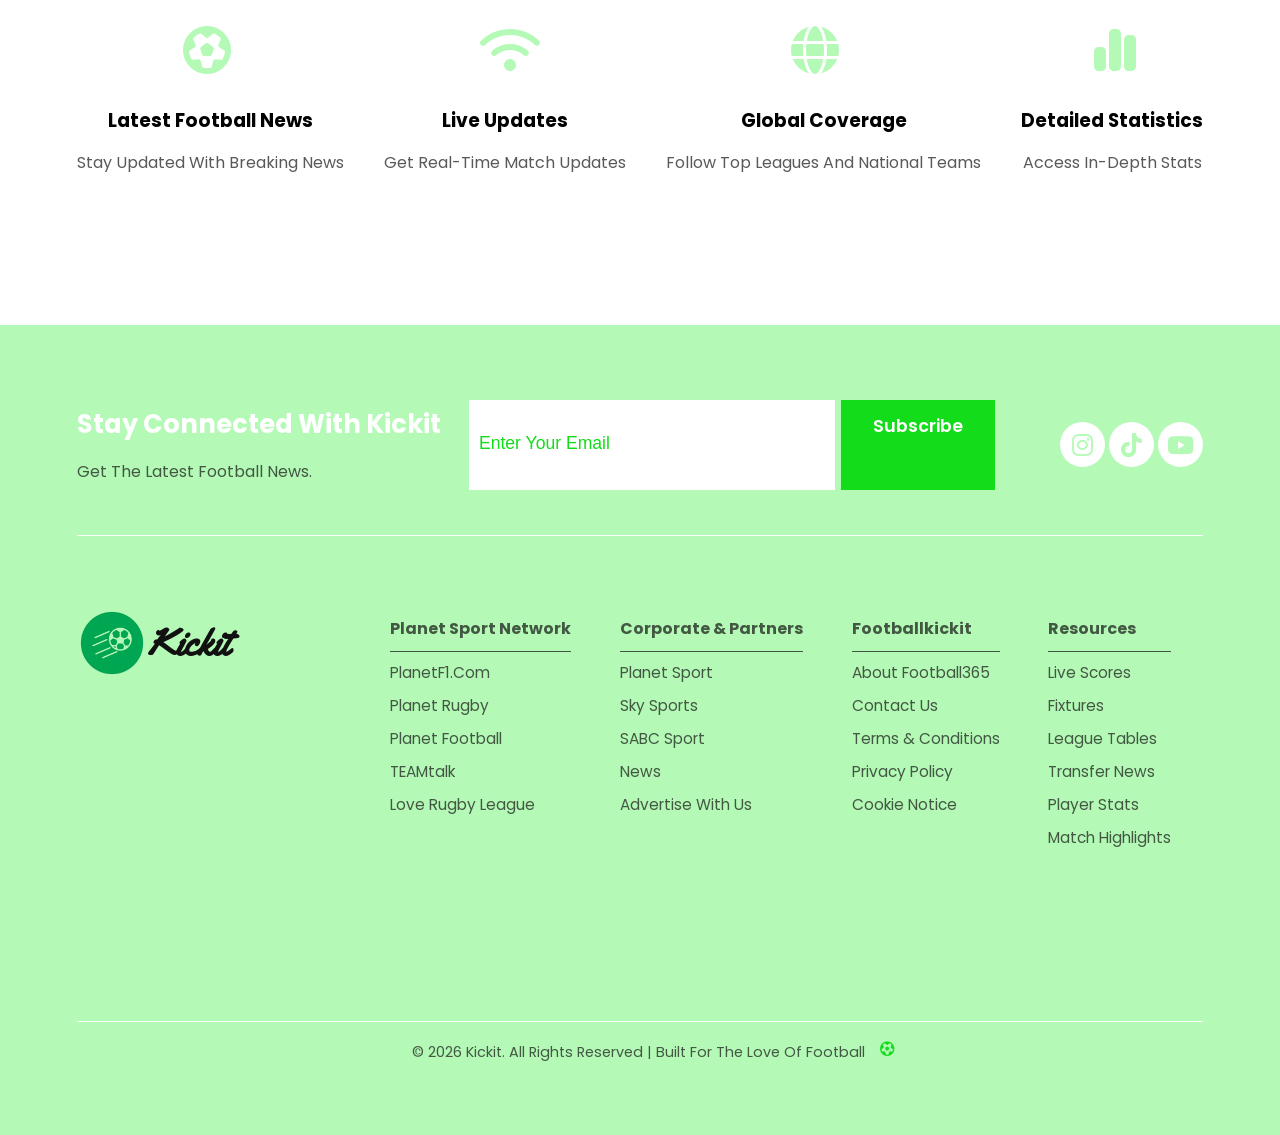
==== commit 1e8a4ec2: "updta" ====
--- a/project two SEF/index.html
+++ b/project two SEF/index.html
@@ -23,7 +23,7 @@
         <a class="redcol" href="#">FAQ</a>
         <a class="redcol" href="#">Careers</a>
         </div>
-    <div class="data-container flex">
+    <div class="data-container flex h-full">
          <div class="data">
              <a class="redcol" href="#">breaking news</a>
              <a class="redcol" href="#">results</a>
@@ -38,7 +38,7 @@
      </div> <!-- data-container -->
     </div> <!-- data-parent -->
     <hr>
-    <div class="container-one container-data">
+    <div class="container-one container-data w-full">
      <div class="container-data widt flex">
        <a href="#"><div class="logo flex"><img src="images/My Logo.png" width="70" height="70" alt="logo"><h3>Kickit</h3></div></a>
     <div class="options">
@@ -67,25 +67,25 @@
     </ul>
 </div>
     <div class="icons">
-        <a href="#" class="user redo"><i class="fa-solid fa-user"></i><span class="sign">sign</span></a>
+        <a href="#" class="user redo"><i class="fa-solid fa-user"></i><span class="sign rounded-full primary-bg">sign</span></a>
         <a href="#" class="redo"><i class="fa-solid fa-magnifying-glass"></i></a>
-        <a href="#" class="user redo"><i class="fa-solid fa-plus"></i></i><span class="sign">new</span></a>
+        <a href="#" class="user redo"><i class="fa-solid fa-plus"></i></i><span class="sign rounded-full primary-bg">new</span></a>
     </div>
      </div>
     </div> <!-- container-one  -->
     <div class="line flex">
-        <p class="head-line flex data-parent">Discover the latest football news &nbsp;<a href="#" class="space"> expolore now</a></p>
+        <p class="head-line flex data-parent w-full">Discover the latest football news &nbsp;<a href="#" class="space primary-color"> expolore now</a></p>
     </div>
     </header>
     <!--header-end-->
     <!--start-main-->
     <main >
-        <div class="container-main">
-        <video src="vidoes/WhatsApp Video 2026-01-31 at 3.04.14 PM.mp4" autoplay loop muted playsinline></video>
-        <div class="over-lay flex">
+        <div class="container-main full-width">
+        <video src="vidoes/WhatsApp Video 2026-01-31 at 3.04.14 PM.mp4" autoplay loop muted playsinline class="w-full h-full"></video>
+        <div class="over-lay flex w-full h-full">
         <div class="main-content ">
             <h2>Your daily football hub</h2>
-            <h1>kickit</h1>
+            <h1 class="primary-color">kickit</h1>
            <a href="#" class="btn redo">explore more</a>
         </div>
         </div>
@@ -93,34 +93,34 @@
     </main>
      <!-- main end  -->
     <!-- start  section-one -->
-<section>
-    <div class="container-elements flex  widt">
-        <div class="element">
+<section class="full-width">
+    <div class="container-elements flex  widt hide">
+        <div class="element  hide">
             <img src="images/element1.png" class="image one">
             <div class="image-data">
                 <h3>Arsenal into Carab . .</h3>
-                <a href="#">read more</a>
-            </div>
-        </div>
-        <div class="element">
+                <a href="#" class="primary-color">read more</a>
+            </div>
+        </div>
+        <div class="element  hide">
             <img src="images/element2.png" class="image two">
             <div class="image-data">
                 <h3>Marmoush fires Cit . .</h3>
-                <a href="#">read more</a>
-            </div>
-        </div>
-        <div class="element">
+                <a href="#" class="primary-color">read more</a>
+            </div>
+        </div>
+        <div class="element  hide">
             <img src="images/element3.png" class="image three">
             <div class="image-data">
                 <h3>How CR7 & Benzem . .</h3>
-                <a href="#">read more</a>
+                <a href="#" class="primary-color">read more</a>
             </div>
         </div>
     </div>
 </section>
 <!-- end  section-one -->
 <!-- start  section-two -->
-<section>
+<section class="full-width">
     <div class="section-two-head flex widt">
     <h2>Today's matches</h2>
     <ul class="flex">
@@ -132,11 +132,11 @@
     </div>
     <hr>
     <br><br>
-    <div class="container-slides widt flex">
+    <div class="container-slides widt flex hide">
         <a href="#" class="scroll-slide "><i class="fa-solid fa-chevron-left"></i></a>
-        <div class="container-slide">
-     <div class="slide">
-        <div class="image-slide img-one image">
+        <div class="container-slide h-full">
+     <div class="slide hide">
+        <div class="image-slide img-one image hide">
             <img src="images/match1front.png" alt="" class="image">
             <div class="slide-icons">
              <a href="#"><i class="fa-solid fa-list-ul"></i></a>
@@ -148,8 +148,8 @@
         <p >today, &nbsp; 5:30 <b>pm</b></p>
      </div>
             <!-- slide-one-one -->
-     <div class="slide">
-        <div class="image-slide img-two image">
+     <div class="slide hide">
+        <div class="image-slide img-two image hide">
             <img src="images/match2front.png" alt="" class="image">
             <div class="slide-icons">
              <a href="#"><i class="fa-solid fa-list-ul"></i></a>
@@ -161,8 +161,8 @@
         <p>today, &nbsp; 7:30 <b>pm</b></p>
      </div>
             <!-- slide-two-end -->
-     <div class="slide">
-        <div class="image-slide img-three image">
+     <div class="slide hide">
+        <div class="image-slide img-three image hide">
             <img src="images/match3front.png" alt="" class="image">
             <div class="slide-icons">
              <a href="#"><i class="fa-solid fa-list-ul"></i></a>
@@ -174,8 +174,8 @@
         <p >today, &nbsp; 10:00 <b>pm</b></p>
      </div>
             <!-- slide-three-end -->
-     <div class="slide ">
-        <div class="image-slide img-four image">
+     <div class="slide hide">
+        <div class="image-slide img-four image hide">
             <img src="images/match4front.png" alt="" class="image">
             <div class="slide-icons">
              <a href="#"><i class="fa-solid fa-list-ul"></i></a>
@@ -193,18 +193,18 @@
 </section>
  <!-- end section two-->
  <!-- strart section three-->
-<section >
-    <div class="container-introduction">
+<section class="full-width">
+    <div class="container-introduction full-width h-full">
         <div class="introduction widt flex">
         <a href="#" class="hov-black left"><i class="fa-solid fa-chevron-left"></i></a>
-            <div class="introduction-details introduction">
+            <div class="introduction-details h-full">
                 <h2 class="sub-title2">Match of the Week</h2>
 <p>
 A thrilling clash between two giants of the Premier League, where passion meets precision.
 All eyes will be on the tactics, the stars, and the title race drama as both teams fight.
 </p>
                 <div class="circle-details flex">
-                    <img src="images/iconic-circle.jpg"  width="80" height="80" alt="">
+                    <img src="images/iconic-circle.jpg" class="rounded-full"  width="100" height="100" alt="">
                     <div class="span-details">
                         <span class="blocking"><small>Big Game </small></span>
                         <span><b> Live Now </b></span>
@@ -218,13 +218,13 @@
 </section>
 <!-- end-fourth section -->
 <!-- start-fiveth section -->
-<section>
+<section class="full-width">
     <h2 class="sub-title">national teams</h2><br><br><br>
-    <div class="container-slides widt flex">
+    <div class="container-slides widt flex hide">
         <a href="#" class="scroll-slide left"><i class="fa-solid fa-chevron-left"></i></a>
-        <div class="container-slide">
-     <div class="slide">
-        <div class="image-slide image-slide-two img-one image">
+        <div class="container-slide h-full hide">
+     <div class="slide hide">
+        <div class="image-slide image-slide-two img-one image hide">
             <img src="images/team1front.png" alt="" class="image">
             <div class="slide-icons">
              <a href="#"><i class="fa-solid fa-list-ul"></i></a>
@@ -236,8 +236,8 @@
         <p>European powerhouse </p>
      </div>
             <!-- slide-one-one -->
-     <div class="slide">
-        <div class="image-slide image-slide-two img-two image">
+     <div class="slide hide">
+        <div class="image-slide image-slide-two img-two image hide">
             <img src="images/team2front.png" alt="" class="image">
             <div class="slide-icons">
              <a href="#"><i class="fa-solid fa-list-ul"></i></a>
@@ -249,8 +249,8 @@
         <p>7x AFCON champions</p>
      </div>
             <!-- slide-two-end -->
-     <div class="slide">
-        <div class="image-slide image-slide-two img-three image">
+     <div class="slide hide">
+        <div class="image-slide image-slide-two img-three image hide">
             <img src="images/team3front.png" alt="" class="image">
             <div class="slide-icons">
              <a href="#"><i class="fa-solid fa-list-ul"></i></a>
@@ -262,8 +262,8 @@
         <p>1966 World Cup winners </p>
      </div>
             <!-- slide-three-end -->
-     <div class="slide ">
-        <div class="image-slide image-slide-two img-four image">
+     <div class="slide hide">
+        <div class="image-slide image-slide-two img-four image hide">
             <img src="images/team4front.png" alt="" class="image">
             <div class="slide-icons">
              <a href="#"><i class="fa-solid fa-list-ul"></i></a>
@@ -272,19 +272,19 @@
             </div>
         </div>
         <p><a href="#">Japan national team</a></p>
-        <p>Asia’s rising force </p>
+        <p>Asia's rising force </p>
      </div>
             <!-- slide-four-end -->
         </div> 
         <a href="#" class="scroll-slide right"><i class="fa-solid fa-chevron-right"></i></a>
     </div>
 </section>
-<section>
-    <div class="container-news">
+<section class="full-width">
+    <div class="container-news w-full">
     <h2 class="sub-title2">general news</h2><br><br><br>
     <div class="container-hov container-slide widt ">
-      <div class="slide">
-        <div class="image-hov image-slide">
+      <div class="slide hide">
+        <div class="image-hov image-slide hide">
             <img src="images/new1.png" alt="" class="image">
         </div>
         <div class="slide-content">
@@ -294,8 +294,8 @@
         <a class="hov-link hov-black" href=""><u>read more</u></a>
       </div>
      </div>
-      <div class="slide">
-        <div class="image-hov image-slide">
+      <div class="slide hide">
+        <div class="image-hov image-slide hide">
             <img src="images/new2.png" alt="" class="image">
         </div>
         <div class="slide-content">
@@ -305,8 +305,8 @@
         <a class="hov-link hov-black" href=""><u>read more</u></a>
     </div>
           </div>
-      <div class="slide">
-        <div class="image-hov image-slide">
+      <div class="slide hide">
+        <div class="image-hov image-slide hide">
             <img src="images/new3.png"  alt="" class="image">
         </div>
         <div class="slide-content">
@@ -321,38 +321,38 @@
 </section>
 <!-- end section five-->
 <!-- start section sex-->
- <section>
+ <section class="full-width">
     <div class="up-down-container flex widt">
         <div class="up-down-slide">
-          <div class="up-down-icons">
+          <div class="up-down-icons  full-width">
               <i class="fa-sharp-duotone fa-solid fa-futbol"></i>
               <i class="fa-sharp-duotone fa-solid fa-futbol"></i>
           </div>
-          <h4>Latest Football News</h4>
+          <h3>Latest Football News</h3>
           <p>Stay updated with breaking news</p>
         </div>
         <div class="up-down-slide">
-        <div class="up-down-icons">
+        <div class="up-down-icons  full-width">
             <i class="fa-sharp fa-solid fa-wifi"></i>
             <i class="fa-sharp fa-solid fa-wifi"></i>
         </div>
-        <h4>Live Updates</h4>
+        <h3>Live Updates</h3>
         <p>Get real-time match updates</p>
       </div>
       <div class="up-down-slide">
-        <div class="up-down-icons">
+        <div class="up-down-icons  full-width">
             <i class="fa-sharp fa-solid fa-globe"></i>
             <i class="fa-sharp fa-solid fa-globe"></i>
         </div>
-        <h4>Global Coverage</h4>
+        <h3>Global Coverage</h3>
         <p>Follow top leagues and national teams</p>
       </div>
       <div class="up-down-slide">
-        <div class="up-down-icons">
+        <div class="up-down-icons  full-width">
             <i class="fa-sharp fa-solid fa-chart-simple"></i>
             <i class="fa-sharp fa-solid fa-chart-simple"></i>
         </div>
-        <h4>Detailed Statistics</h4>
+        <h3>Detailed Statistics</h3>
         <p>Access in-depth stats</p>
       </div>
     </div>
@@ -366,12 +366,12 @@
     </div>
     <div class="top-two ">
         <div class="footer-email"><input class="image" placeholder="Enter Your Email" type="email"></div>
-        <a class="nested-option " href="#">Subscribe</a> 
+        <a class="nested-option primary-bg" href="#">Subscribe</a> 
     </div>
     <div class="top-three">
-        <a class="nested-option " href="#"><i class="fa-brands fa-instagram"></i></a>
-        <a class="nested-option " href="#"><i class="fa-brands fa-tiktok"></i></a>
-        <a class="nested-option " href="#"><i class="fa-brands fa-youtube"></i></a>
+        <a class="nested-option rounded-full" href="#"><i class="fa-brands fa-instagram"></i></a>
+        <a class="nested-option rounded-full" href="#"><i class="fa-brands fa-tiktok"></i></a>
+        <a class="nested-option rounded-full" href="#"><i class="fa-brands fa-youtube"></i></a>
     </div>
 </div>
 <div class="middle-footer under-line widt flex">
@@ -381,7 +381,7 @@
         </a>
     </div>
     <div class="footer-list flex">
-        <ul>
+        <ul class="h-full">
             <li class="first"><b>Planet Sport Network</b></li>
             <li><a class="hov-black" href="#">PlanetF1.com</a></li>
             <li><a class="hov-black" href="#">Planet Rugby</a></li>
@@ -389,7 +389,7 @@
             <li><a class="hov-black" href="#">TEAMtalk</a></li>
             <li><a class="hov-black" href="#">Love Rugby League</a></li>
         </ul>
-        <ul>
+        <ul class="h-full">
             <li class="first"><b>Corporate & Partners</b></li>
             <li><a class="hov-black" href="#">Planet Sport</a></li>
             <li><a class="hov-black" href="#">Sky Sports</a></li>
@@ -397,7 +397,7 @@
             <li><a class="hov-black" href="#">news</a></li>
             <li><a class="hov-black" href="#">Advertise with us</a></li>
         </ul>
-        <ul>
+        <ul class="h-full">
             <li class="first"><b>Footballkickit</b></li>
             <li><a class="hov-black" href="#">About Football365</a></li>
             <li><a class="hov-black" href="#">Contact Us</a></li>
@@ -405,7 +405,7 @@
             <li><a class="hov-black" href="#">Privacy Policy</a></li>
             <li><a class="hov-black" href="#">Cookie Notice</a></li>
         </ul>
-        <ul>
+        <ul class="h-full">
             <li class="first"> <b>Resources</b></li>
             <li><a class="hov-black" href="#">Live Scores</a></li>
             <li><a class="hov-black" href="#">Fixtures</a></li>
@@ -417,7 +417,7 @@
     </div>
 </div>
 <div class="copy-footer widt">
-    <p>&copy; 2026 Kickit. All rights reserved | Built for the love of football &nbsp;&nbsp; <i class="fa-duotone fa-regular fa-futbol"></i></p>
+    <p>&copy; 2026 Kickit. All rights reserved | Built for the love of football &nbsp;&nbsp; <span class="ball-effect"><i class="fa-duotone fa-regular fa-futbol"></i></span></p>
 </div>
 </div>
  </footer>
--- a/project two SEF/css/style.css
+++ b/project two SEF/css/style.css
@@ -42,19 +42,33 @@
     display: flex;
     justify-content: space-between;
     align-items: center;
-}
+    flex-flow: row wrap ;
+}
+.w-full{min-width: 100%;}
+.h-full{min-height: 100%;}
+.rounded-full{border-radius:50%;}
+.full-width{
+    width: 100%;
+    overflow: hidden;
+    position: relative;
+}
+.primary-color{color: var(--primary-background);}
+.primary-bg{background-color: var(--primary-background);}
+.hide{overflow: hidden;}
 .redo:hover,.hov,.slide:hover .redo,.up-down-icons i:first-of-type,.top-three a:hover,.scroll-slide:hover,.middle-footer ul a:hover,.copy-footer i{color: var(--primary-background);}
 .data-parent{
     height: 30px;
     font-size: 12px;
 }
-.data-container{gap: 20px;height: 100%;}
+.data-container{
+    gap: 20px;
+}
 .data{height: 21px;}
-.data > a,.option,.icons a{
+:-webkit-any(.data,.option,.icons) a{ 
     margin-left: 8px;
     height: 100%;
     padding: 0 10px;}
-.redo i{font-size: 17px;}
+    .redo i{font-size: 17px;}
 .redcol::after,.redcol::before,.sub-title::after{
     content: '';
     position: absolute;
@@ -76,7 +90,6 @@
     transform: rotateY(180deg);
     transition: .2s;
 }
- .container-one{width: 100%;}
 .container-data{height: 80px;}
 .logo{
     font: 2rem var(--second-font);
@@ -147,7 +160,7 @@
     opacity: 1;
     transform: scale(1);
 }
-    .sign{
+.sign{
         position: absolute;
         width: 35px;
         top: -130%;
@@ -157,57 +170,41 @@
         padding-top: 6px;
         left: 0;
         font: normal 700 .7rem var(--third-font);
-        background-color: var(--primary-background);
         height: 30px;
-        border-radius: 50%;
     }
     .user:hover .sign{transform: translateY(-5px);}
     .head-line{
         background-color: #111;
-        width: 100%;
         justify-content: center;
         color: var(--secondary-background);
         }
     :-webkit-any(.head-line,.image-data) a{
-        color: var(--primary-background);
-        font-size: .9rem;
+        font-size: 1rem;
         border-bottom: 2px solid var(--primary-background);
     }
     :-webkit-any(.head-line,.image-data) a:hover{letter-spacing: 2px;}
     /* header end */
-.container-main,section,.container-introduction,.up-down-container .up-down-icons{
-    width: 100%;
-    overflow: hidden;
-    position: relative;
-}
-.container-main{ 
-    min-height:calc(110vh - 140px);
- }
+.container-main{ min-height:calc(110vh - 140px);}
 video{z-index: 1;}
 video,.over-lay{ 
   position: absolute;
   top: 0%;
   left: 0%;
-  min-width: 100%;
-  min-height: 100%;
 }
 .over-lay{ 
     background-color: rgba(255, 255, 255, 0.881);
     z-index: 2;
     padding-left: 250px;
-    }
+}
 .main-content h2{
-    font: 2.5rem var(--main-font);
+    font: 3rem var(--main-font);
     text-shadow: 6px 7px 10px  #7b7a7a ;
 }
-.main-content h1{
-    font: normal 800 5.5rem/2.6 var(--second-font);
-    color:var(--primary-background);
-}
+.main-content h1{font: normal 800 6rem/2.6 var(--second-font);}
 .btn{
-    padding:  15px 20px;
-    border-radius: 30px;
-    font: normal 600 1.6em/1.2 var(--third-font) ;
+    padding:  16px 22px;
+    border-radius: 50px;
+    font: normal 600 1.9em/1.2 var(--third-font) ;
     color:#fff ;
     border: 1px solid transparent;
     background: var(--third-background);
@@ -216,15 +213,14 @@
 .btn:hover{
     background:transparent;
     border: 1px solid var(--primary-background);
-     box-shadow: 2px 4px 20px 1px #13dc1a9e
+    box-shadow: 2px 4px 20px 1px #13dc1a9e
 }
 /* main end*/
 .container-elements{
-    min-height: 170vh;
-    flex-flow: row wrap;
-    padding: 0  20px;
-}
-.element,.slide,.container-slides,.image-slide{overflow: hidden;}
+    min-height: 150vh;
+    padding: 50px  20px;
+    gap: 50px 10% ;
+}
 .element{
     width: 380px ;
     height: 370px ;
@@ -247,10 +243,7 @@
 .image,.image-data{transition: 1s;}
 .element:hover .image-data{transform: translate(-50%,-50%);}
 .element:hover .image{transform: scale(1.1);}
-.image-data h3{
-    color: var(--fourth-background);
-    font-size: 1.4rem;
-    }
+.image-data h3,.up-down-icons i:last-of-type,.top-three a{color: var(--fourth-background);}
 .image-data a{
     margin:20px 0 0 50px;
     font-weight: 600;
@@ -266,12 +259,11 @@
     height: 5px;
     width: 100%;
     background-color: var(--primary-background);
-    top: 235%;
+    top: 230%;
     left: 0;
 }
 .container-slides{height: 93vh;}
 .container-slide{
-    height: 100%;
     width: 95%;
     display: grid;
     grid-template-columns: repeat(4,minmax(10%,25%));
@@ -287,14 +279,13 @@
 .slide:nth-child(2){ animation-delay: 0.4s; }
 .slide:nth-child(3){ animation-delay: 0.6s; }
 .slide:nth-child(4){ animation-delay: 0.8s; }
-
 .scroll-slide{
-    font:normal 500 1.6rem/1 var(--main-font);
+    font:normal 500 2rem/1 var(--main-font);
     justify-self: start;
     height: 45%;
 }
 .image-slide{
-    height: 65%;
+    height: 75%;
     perspective: 1000px;
     perspective-origin:bottom ;
 } 
@@ -319,8 +310,8 @@
 .slide:hover >.image-slide::after,.image-slide-two::after
 {transform: rotateY(0);}
 .slide-icons{
-    width: 65%;
-    transform: translate(-62%,30%);
+    width: 70%;
+    transform: translate(-54%,30%);
     visibility: hidden; 
     height: 12%;
     z-index: 20;
@@ -328,14 +319,14 @@
     transition: 1.2s;
 }
 .slide-icons a{
-    font: normal 700 1.4rem/1 var(--main-font);
-    padding: 5px 10px;
+    font: normal 700 1.6rem/1 var(--main-font);
+    padding: 6px 10px;
     background-color: #ffffff;
 }
 .slide:hover .slide-icons,.slide-icons:hover .slide-icons a{
     visibility: visible;
     opacity: 1;
-    transform: translate(-62%,-100%);
+    transform: translate(-54%,-100%);
 }
 .slide-icons a:hover{
     opacity: 1;
@@ -351,12 +342,11 @@
 .slide:hover > p:first-of-type a{color: #0ad106;}
 .container-introduction{
     min-height: 65vh;
-    border-bottom: 3px solid #e7e6e7;
-    border-top: 3px solid #e7e6e6;
+    border-bottom: 2px solid #e7e6e7;
+    border-top: 2px solid #e7e6e6;
     background:radial-gradient(#13dc1a,#b4fab6,#fff);
 }
-.introduction{height: 100%;}
-.hov-black{font-size: 21px;}
+.hov-black,.image-data h3{font-size: 1.5rem;}
 .hov-black:hover{
     color: #050505e0;
     transform: scale(1.1);
@@ -373,12 +363,11 @@
     margin: 70px  auto 0;
 }
 .circle-details img{
-    border-radius: 50%;
-    margin-left: 50px;
+    margin-left: 30px;
     object-fit: cover;
     box-shadow: 3px 3px 10px 3px #f1f1f1,-3px -3px 10px 3px #f1f1f1;
 }
-.span-details{width: 52%; color:#fff;padding-right:60px ;}
+.span-details{width: 46%; color:#fff;padding-right:40px ;}
 .sub-title,.sub-title2,.introduction h2{
     text-align: center;
     font: normal 900 2rem/1 var(--third-font);
@@ -401,7 +390,6 @@
 .image-slide-two.img-four::after{background: url(../images/team4back.png) center/cover no-repeat;}
 .container-news{
     height: 150vh;
-    width: 100%;
     background:-webkit-radial-gradient(30% 80%, #fff,#b4fab6,#13dc1a);
     padding-top: 40px;
 }
@@ -409,15 +397,15 @@
 .container-hov{
     grid-template-columns: repeat(3,minmax(200px,350px));
     gap: 0 5%;
-    grid-template-rows: minmax(550px,660px);
-}
+    grid-template-rows: repeat(2,minmax(550px,660px));
+}
+.image-hov{height: 60%;}
 .slide-content{
     height: 40%;
     margin-top: 5%;
 }
-.image-hov{height: 55%;}
 .image-hov:hover{transform: scale(1.08);}
-.slide-content p a{color: #111;}
+.slide-content p a,.slide-content .hov-black{color: #111;}
 .slide-content p:nth-of-type(2),.slide span{
     color: var(--text-color);
     margin: 20px 0;
@@ -430,33 +418,31 @@
 }
 .slide-content .hov-black{
     margin-left: 5px;
-    color: #111;
     font: normal 600 1.1rem/1 var(--third-font);
     }
-    .up-down-container{
-        min-height:50vh;
-        text-align: center;
+.up-down-container{
+    min-height:50vh;
+    text-align: center;
     }
 .up-down-container .up-down-icons{
-    height:50px ;
+    height:80px ;
     padding-right: 22%;
  }
-.up-down-slide .up-down-icons i{ font-size: 2.3rem;}
+.up-down-slide .up-down-icons i{ font-size: 3rem;}
 .up-down-icons i:first-of-type{transform: translateX(-150px);}
-.up-down-slide:hover .up-down-icons i:first-of-type{transform: translateX(45px)}
-.up-down-icons i:last-of-type,.top-three a{color: var(--fourth-background);}
-.up-down-slide:hover .up-down-icons i:last-of-type{transform: translateX(200px);}
+.up-down-slide:hover .up-down-icons i:first-of-type{transform: translateX(45px);}
+.up-down-slide:hover .up-down-icons i:last-of-type{transform: translateX(300px);}
 .up-down-slide p{
-    font-size: .9rem;
+    font-size: 1rem;
     margin-top: 15px;
     color: var(--text-color);
     }
-.under-line{border-bottom: 1px solid #fff;}
-.footer-container{
+    .footer-container{
     height: 90vh;
     background-color: var(--fourth-background) ;
     color: var(--text-color);
     }
+.under-line{border-bottom: 1px solid #fff;}
 .top-footer{
     height: 26%;
     padding-top: 30px;
@@ -469,7 +455,8 @@
     width: 50%;
     height: 50%;
     display: flex;
-    gap: 6px; }
+    gap: 6px; 
+}
 .footer-email{
     height: 100%;
     width: 65%;
@@ -480,27 +467,23 @@
     padding-left: 10px;
 }
 .top-two a{
-    padding: .7rem .8rem ;
-    background-color: var(--primary-background);
+    padding: .8rem 2rem ;
     color: #fff;
+    font: normal 600 1.1rem var(--third-font);
     }
 .footer-email input::placeholder{
     color: var(--primary-background);
-    font-size: 1.2rem;
-}
-.top-two a{
-    font: normal 600 1.1rem var(--third-font);
+    font-size: 1.1rem;
 }
 .top-three a{
-    font-size: 1.4rem;
-    width: 40px;
-    height: 40px;
+    font-size: 1.5rem;
+    width: 45px;
+    height: 45px;
     text-align: center;
-    border-radius: 50%;
     background-color: #fff;
 }
 .top-three a:hover{transform: translateY(-5px);}
-.top-three a i{line-height: 40px;}
+.top-three a i{line-height: 45px;}
 .middle-footer{height: 60%;}
 .middle-footer .footer-logo{
     justify-self: end ;
@@ -508,27 +491,24 @@
 }
 .middle-footer .footer-list{
     height: 70%;
-    gap: 0 30px;
-}
-.middle-footer ul {height: 100%;}
+    width: 75%;
+    gap: 0 2%;
+    justify-content: space-evenly;
+}
 .middle-footer .footer-list ul .first{border-bottom: 1px solid var(--text-color);}
-.middle-footer ul a {font-size: 15px;}
+.middle-footer ul a {font-size: .96rem;}
 .middle-footer ul a:hover { text-decoration: underline;}
-.copy-footer{
-    text-align: center;
-    padding-top: px;
-}
+.copy-footer{text-align: center;}
 .copy-footer p{
     height: 50px;
-    padding-top: 15px;
+    padding-top: 20px;
     font-size: .9rem;
 }
+.ball-effect{margin-left: -10px;}
 .copy-footer i{
     animation: ball 3s ease 0s infinite;
     width: 40px;
     position: absolute;
-    top: 33%;
-    right: 24.5%;
     transform: translateX(0);
  }
  @keyframes fadeUp{
@@ -539,6 +519,88 @@
 }
  @keyframes ball{
     0%{-webkit-transform: scale(.5) rotate(0);}
-    50%{-webkit-transform:  scale(2) rotate(360deg) translateX(2px) ; }
+    50%{-webkit-transform:  scale(2.5) rotate(360deg) translateX(2px) ; }
      100%{-webkit-transform: scale(.5) rotate(0);}
  }
+ @media (max-width:1000px){
+.data-parent .data{ height: 30px;}
+.data > a,.option,.icons a{
+    margin-left: 4px;
+    padding: 6px 8px;
+    font-size: .65rem;
+}
+.redo i,.top-footer,.top-two a,.footer-email input::placeholder{font-size: .9rem;}
+.logo img{width: 50px;height: 50px;}
+.logo h3{font-size: 2rem;}
+.drop-down{
+    height: 150px;
+    width: 280px;
+    padding-left: 10px;
+    font-size: .7rem;
+}
+.first{margin: 5px 0;}
+ .sign{
+    font: normal 700 .5rem var(--third-font);
+    height: 25px;
+    width: 25px;
+}
+.user:hover .sign{transform: translateY(-3px);}
+ .head-line,.head-line a,.section-two-head ul li,.middle-footer ul a,.first{font-size: .8rem;}
+.over-lay{ padding-left: 130px;}
+.main-content h2{font: 2.5rem var(--main-font);}
+.main-content h1{font-size: 4rem/2.6;}
+.btn{
+    padding:  14px 20px;
+    border-radius: 40px;
+    font: normal 600 1.8em/1.2 var(--third-font) ;
+}
+.element{margin: auto;}
+.section-two-head ul li:nth-child(4)::after{top: 250%;}
+.sub-title,.sub-title2,.introduction h2{
+    text-align: center;
+    font: normal 900 1.6rem/1 var(--third-font);
+    }
+    .circle-details {justify-content: space-evenly;}
+    .circle-details img{width: 80px; height: 80px;}
+ }
+ @media (max-width:1100px){
+.section-two-head h2,.top-one h3,.top-three a{font-size: 1.2rem;}
+.container-slides{height: 160vh;}
+.container-slide,.up-down-container{
+    width: 75%;
+    margin: auto;
+    display: grid;
+    grid-template-columns: repeat(auto-fit,minmax(250px,.46fr));
+    gap: 0 5%;
+    grid-template-rows: repeat(2,minmax(400px,480px));
+}
+.up-down-container{grid-template-rows: repeat(2,200px);}
+.scroll-slide{display: none;}
+.container-news{
+    min-height: 190vh;
+    padding-top: 10px;
+}
+.container-news .sub-title2,.introduction h2{color: #fff;}
+.container-news .container-hov{
+    padding-left: 30px;
+    grid-template-columns: repeat(auto-fit,minmax(300px,1fr));
+    gap: 0 5%;
+}
+.image-hov{height: 53%;}
+.slide-content{margin-top:3% ;}
+.up-down-icons i:first-of-type{transform: translate(55px,150px);}
+.up-down-slide:hover .up-down-icons i:first-of-type{transform: translate(55px,0px)}
+.up-down-slide:hover .up-down-icons i:last-of-type{transform: translate(0px,-150px);}
+ .footer-container{justify-content: space-evenly;}
+.top-footer{align-items: start;}
+.top-two{
+    height: 40%;
+    width: 45%;}
+.top-two a{padding: .5rem 1rem ;}
+.top-three a{
+    width: 35px;
+    height: 35px;
+}
+.top-three a i{line-height: 35px;}
+.copy-footer p{font-size: .7rem}
+ }
